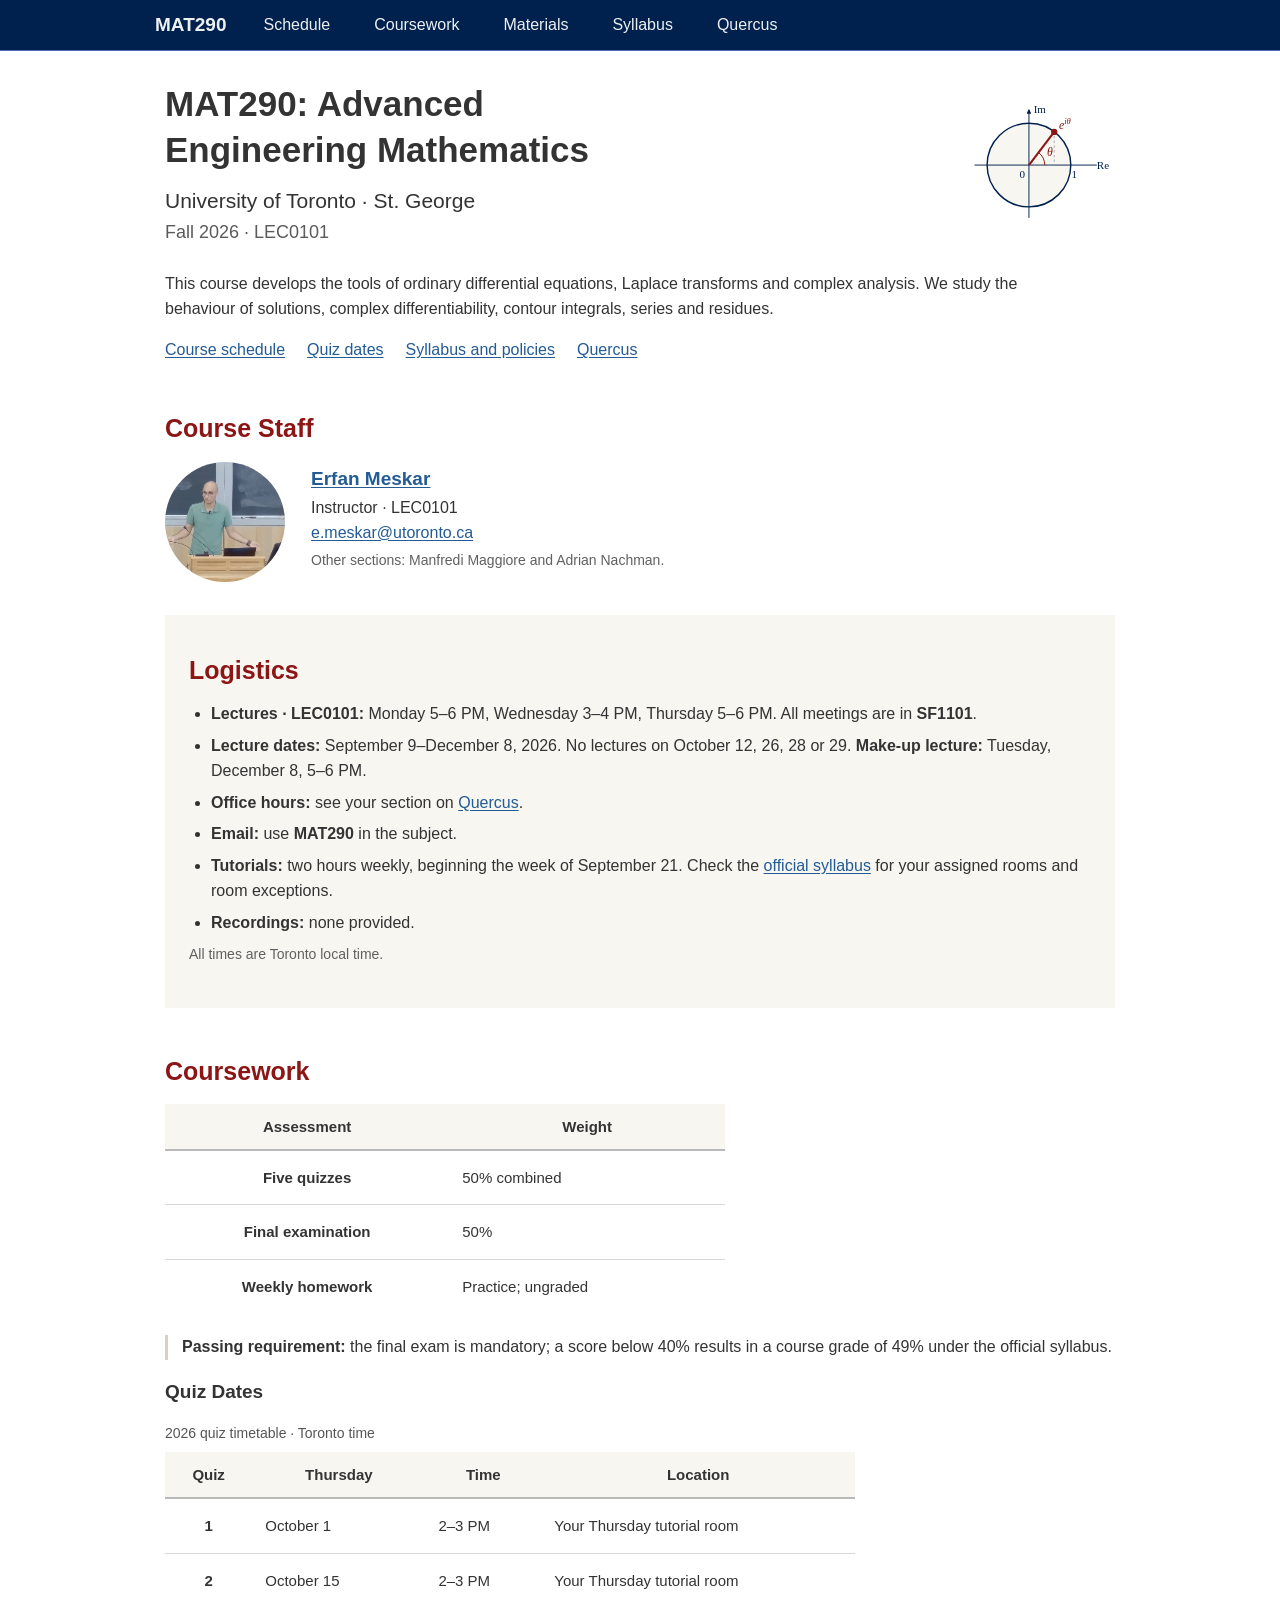
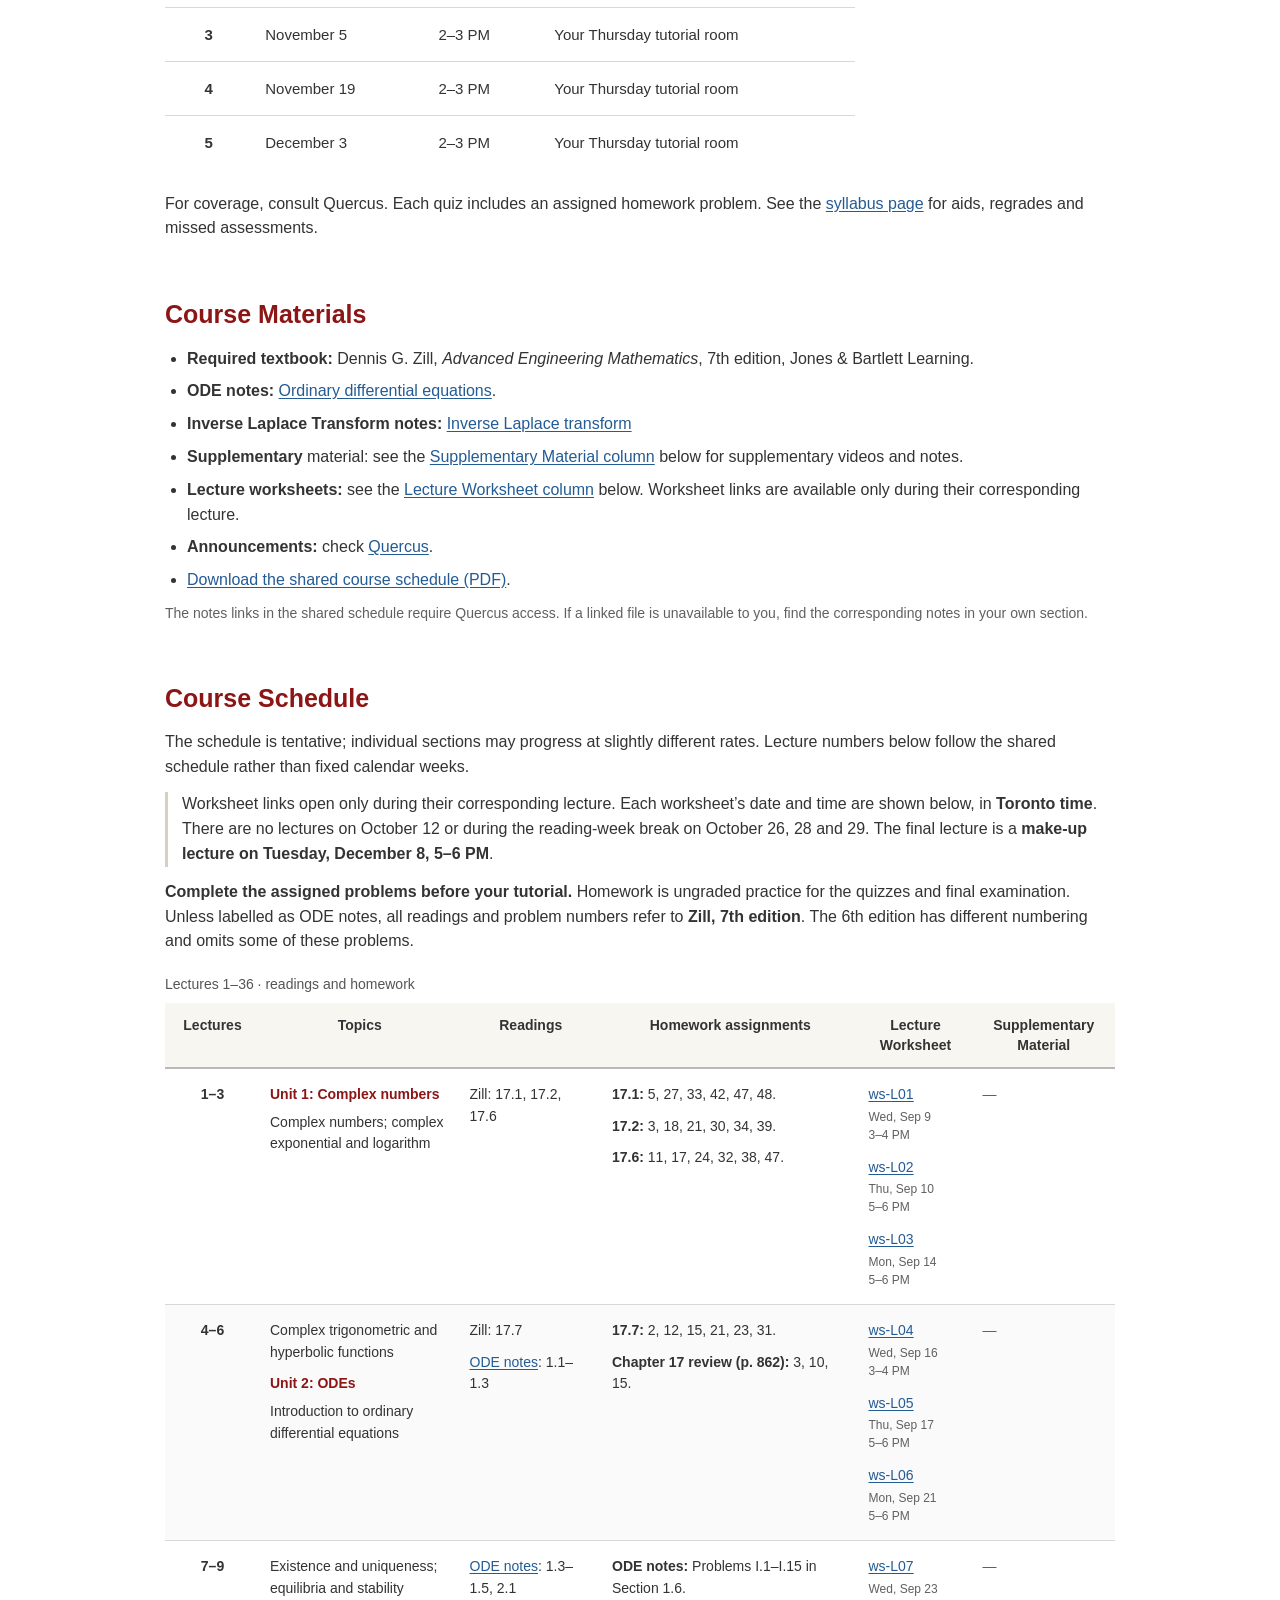
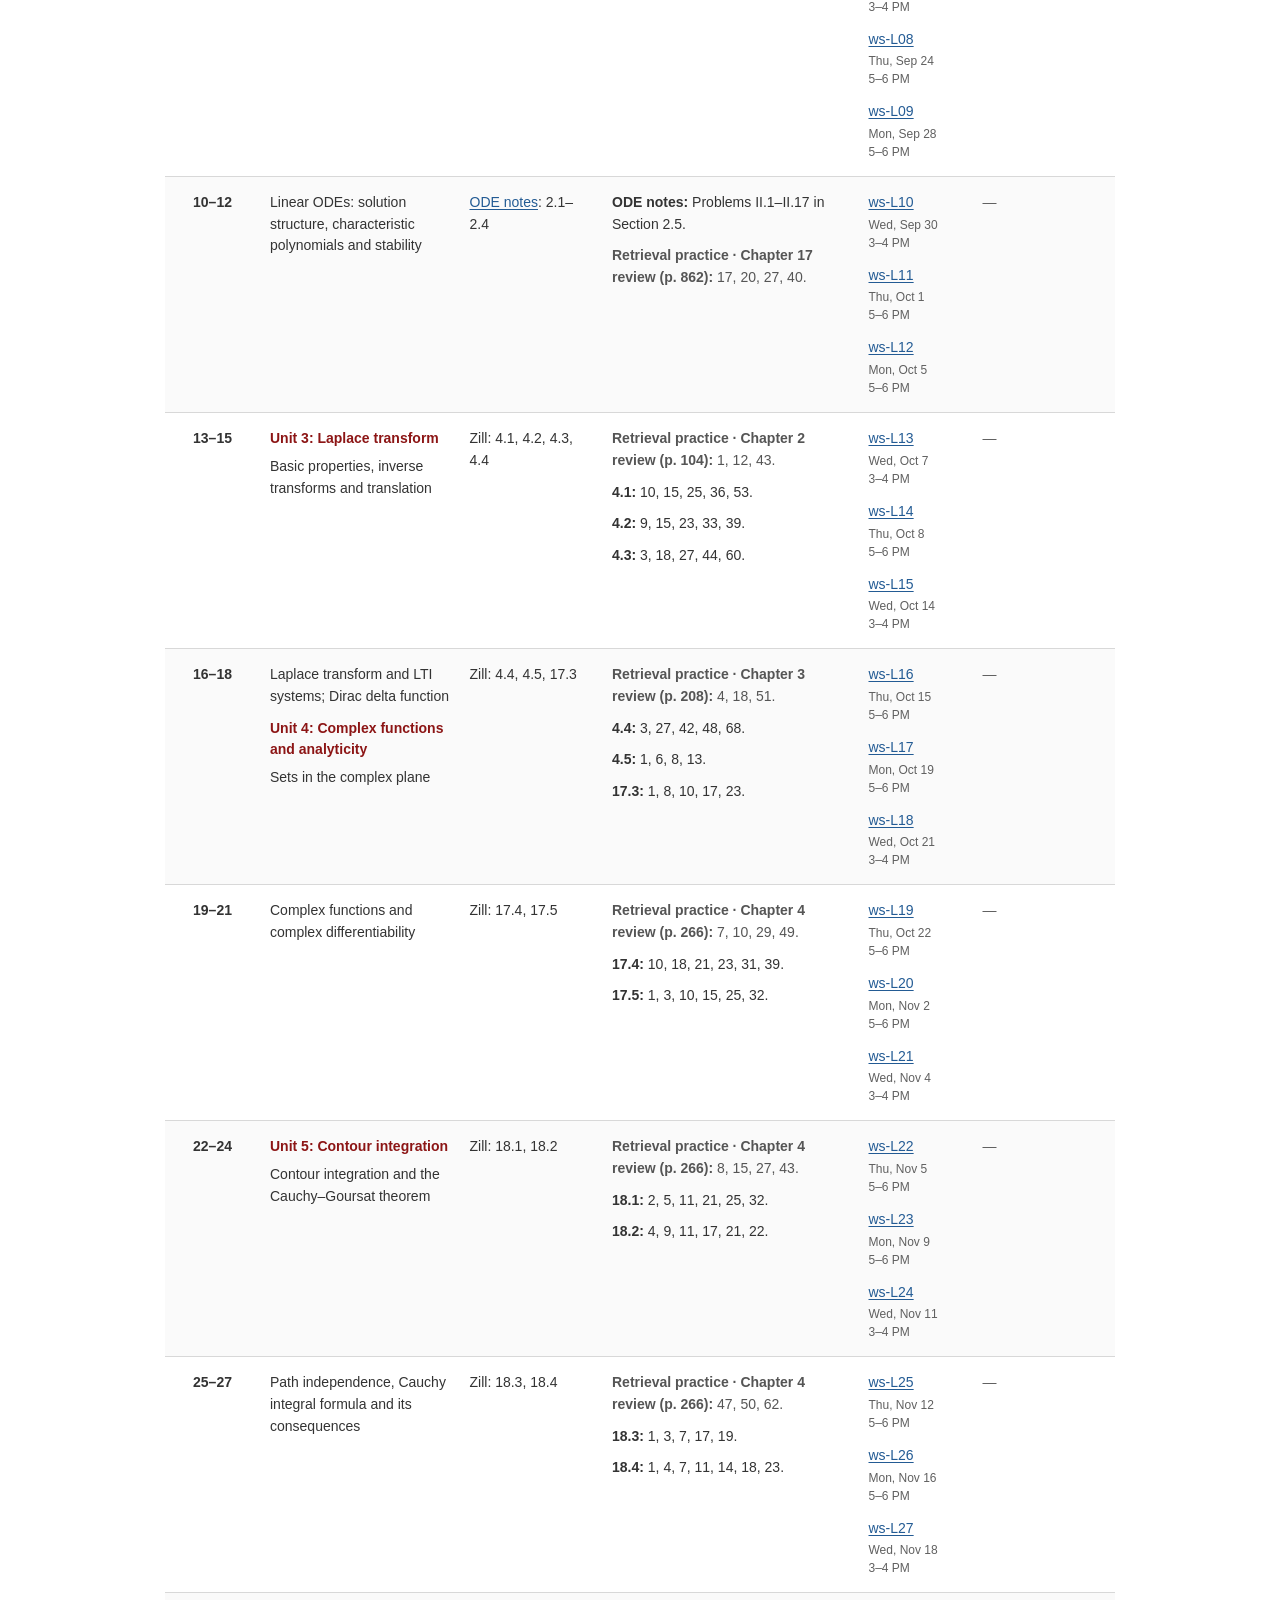
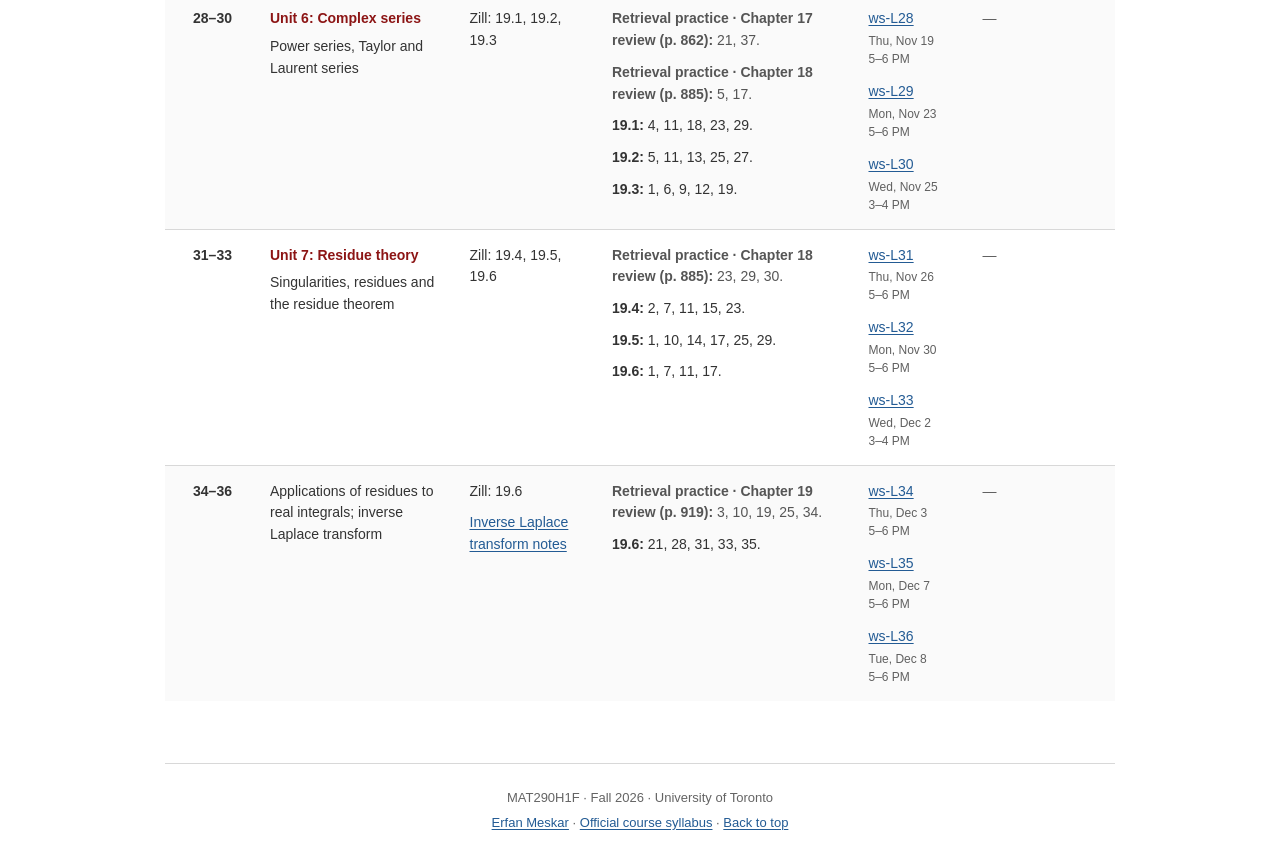
==== docs/index.html @ b463a8b5 "added course page" ====
<!doctype html>
<html lang="en">
<head>
  <meta charset="utf-8">
  <meta name="viewport" content="width=device-width, initial-scale=1">
  <title>MAT290 - Fall 2026</title>
  <link rel="stylesheet" href="site_libs/bootstrap-3.3.5/css/bootstrap.min.css">
  <link rel="stylesheet" href="css/style.css">
  <link rel="icon" type="image/svg+xml" href="images/complex-plane.svg">
  <meta name="description" content="MAT290H1F Advanced Engineering Mathematics, Fall 2026. Erfan Meskar, University of Toronto. Lecture schedule, readings, homework and course information.">
</head>
<body>
<a class="skip-link" href="#main-content">Skip to content</a>
<nav class="navbar navbar-default navbar-fixed-top" aria-label="Course navigation">
<div class="container"><div class="navbar-header">
<button type="button" class="navbar-toggle collapsed" data-toggle="collapse" data-target="#course-nav" aria-expanded="false" aria-controls="course-nav">
<span class="sr-only">Toggle navigation</span><span class="icon-bar"></span><span class="icon-bar"></span><span class="icon-bar"></span></button>
<a class="navbar-brand" href="index.html">MAT290</a></div>
<div class="collapse navbar-collapse" id="course-nav"><ul class="nav navbar-nav">
<li><a href="index.html#schedule">Schedule</a></li>
<li><a href="index.html#coursework">Coursework</a></li>
<li><a href="index.html#materials">Materials</a></li>
<li><a href="syllabus.html">Syllabus</a></li>
<li><a href="https://q.utoronto.ca/courses/469114">Quercus</a></li>
</ul></div></div></nav>
<main class="container-fluid main-container">
<div id="main-content" tabindex="-1">

</div>
<header id="header">
<div>
<h1 class="header-title">
MAT290: Advanced<br>Engineering Mathematics
</h1>
<div class="header-subtitle">
University of Toronto · St. George
</div>
<div class="header-term">
Fall 2026 · LEC0101
</div>
</div>
<div id="header-image">
<img src="images/complex-plane.svg" alt="A point on the complex unit circle" width="190" height="156">
</div>
</header>
<p class="course-intro">
This course develops the tools of ordinary differential equations,
Laplace transforms and complex analysis. We study the behaviour of
solutions, complex differentiability, contour integrals, series and
residues.
</p>
<ul class="quick-links">
<li>
<a href="#schedule">Course schedule</a>
</li>
<li>
<a href="#quizzes">Quiz dates</a>
</li>
<li>
<a href="syllabus.html">Syllabus and policies</a>
</li>
<li>
<a href="https://q.utoronto.ca/courses/469114">Quercus</a>
</li>
</ul>
<div id="staff" class="sec">
<h2 id="course-staff">Course Staff</h2>
<div class="staff-row">
<figure class="instructorphoto">
<img src="images/erfan_img3.png" alt="Erfan Meskar" width="120" height="120">
</figure>
<div>
<h3>
<a href="https://erfanmeskar.github.io/">Erfan Meskar</a>
</h3>
<p>
Instructor ·
LEC0101<br><a href="mailto:e.meskar@utoronto.ca">e.meskar@utoronto.ca</a>
</p>
<p class="secondary">
Other sections: Manfredi Maggiore and Adrian Nachman.
</p>
</div>
</div>
</div>
<div class="sechighlight">
<section id="logistics" class="sec">
<h2>Logistics</h2>
<ul class="logistics-list">
<li>
<strong>Lectures · LEC0101:</strong> Monday 5–6 PM, Wednesday 3–4 PM,
Thursday 5–6 PM. All meetings are in <strong>SF1101</strong>.
</li>
<li>
<strong>Lecture dates:</strong> September 9–December 8, 2026. No
lectures on October 12, 26, 28 or 29. <strong>Make-up lecture:</strong>
Tuesday, December 8, 5–6 PM.
</li>
<li>
<strong>Office hours:</strong> see your section on
<a href="https://q.utoronto.ca/courses/469114">Quercus</a>.
</li>
<li>
<strong>Email:</strong> use <strong>MAT290</strong> in the subject.
</li>
<li>
<strong>Tutorials:</strong> two hours weekly, beginning the week of
September 21. Check the
<a href="https://www.control.utoronto.ca/people/profs/maggiore/MAT290F.php">official
syllabus</a> for your assigned rooms and room exceptions.
</li>
<li>
<strong>Recordings:</strong> none provided.
</li>
</ul>
<p class="secondary">
All times are Toronto local time.
</p>
</section>
</div>
<section id="coursework" class="sec">
<h2>Coursework</h2>
<table class="table assessment-table">
<thead>
<tr>
<th scope="col">
Assessment
</th>
<th scope="col">
Weight
</th>
</tr>
</thead>
<tbody>
<tr>
<th scope="row">
Five quizzes
</th>
<td>
50% combined
</td>
</tr>
<tr>
<th scope="row">
Final examination
</th>
<td>
50%
</td>
</tr>
<tr>
<th scope="row">
Weekly homework
</th>
<td>
Practice; ungraded
</td>
</tr>
</tbody>
</table>
<p class="note">
<strong>Passing requirement:</strong> the final exam is mandatory; a
score below 40% results in a course grade of 49% under the official
syllabus.
</p>
<h3 id="quizzes">Quiz Dates</h3>
<table class="table quiz-table">
<caption>
2026 quiz timetable · Toronto time
</caption>
<thead>
<tr>
<th scope="col">
Quiz
</th>
<th scope="col">
Thursday
</th>
<th scope="col">
Time
</th>
<th scope="col">
Location
</th>
</tr>
</thead>
<tbody>
<tr>
<th scope="row">
1
</th>
<td>
October 1
</td>
<td>
2–3 PM
</td>
<td>
Your Thursday tutorial room
</td>
</tr>
<tr>
<th scope="row">
2
</th>
<td>
October 15
</td>
<td>
2–3 PM
</td>
<td>
Your Thursday tutorial room
</td>
</tr>
<tr>
<th scope="row">
3
</th>
<td>
November 5
</td>
<td>
2–3 PM
</td>
<td>
Your Thursday tutorial room
</td>
</tr>
<tr>
<th scope="row">
4
</th>
<td>
November 19
</td>
<td>
2–3 PM
</td>
<td>
Your Thursday tutorial room
</td>
</tr>
<tr>
<th scope="row">
5
</th>
<td>
December 3
</td>
<td>
2–3 PM
</td>
<td>
Your Thursday tutorial room
</td>
</tr>
</tbody>
</table>
<p>
For coverage, consult Quercus. Each quiz includes an assigned homework
problem. See the <a href="syllabus.html">syllabus page</a> for aids,
regrades and missed assessments.
</p>
</section>
<div id="materials" class="sec">
<h2 id="course-materials">Course Materials</h2>
<ul class="resource-list">
<li>
<strong>Required textbook:</strong> Dennis G. Zill, <em>Advanced
Engineering Mathematics</em>, 7th edition, Jones &amp; Bartlett
Learning.
</li>
<li>
<strong>ODE notes:</strong>
<a href="https://q.utoronto.ca/courses/469114/files/44558530?wrap=1">Ordinary
differential equations</a>.
</li>
<li>
<strong>Inverse Laplace Transform notes:</strong>
<a href="https://q.utoronto.ca/courses/469114/files/44487707?wrap=1">Inverse
Laplace transform</a>
</li>
<li>
<strong>Supplementary</strong> material: see the
<a href="#schedule">Supplementary Material column</a> below for
supplementary videos and notes.
</li>
<li>
<strong>Lecture worksheets:</strong> see the <a href="#schedule">Lecture
Worksheet column</a> below. Worksheet links are available only during
their corresponding lecture.
</li>
<li>
<strong>Announcements:</strong> check
<a href="https://q.utoronto.ca/courses/469114">Quercus</a>.
</li>
<li>
<a href="files/MAT290-Fall2026-Course-Schedule.pdf">Download the shared
course schedule (PDF)</a>.
</li>
</ul>
<p class="secondary">
The notes links in the shared schedule require Quercus access. If a
linked file is unavailable to you, find the corresponding notes in your
own section.
</p>
<!-- Worksheet PDFs use worksheet/ws-L01.pdf through worksheet/ws-L36.pdf. -->
</div>
<div id="schedule" class="sec">

<h2 id="course-schedule">Course Schedule</h2>
<p>The schedule is tentative; individual sections may progress at
slightly different rates. Lecture numbers below follow the shared
schedule rather than fixed calendar weeks.</p>
<p id="worksheet-availability-note" class="note">
Worksheet links open only during their corresponding lecture. Each
worksheet’s date and time are shown below, in <strong>Toronto
time</strong>. There are no lectures on October 12 or during the
reading-week break on October 26, 28 and 29. The final lecture is a
<strong>make-up lecture on Tuesday, December 8, 5–6 PM</strong>.
</p>
<p><strong>Complete the assigned problems before your tutorial.</strong>
Homework is ungraded practice for the quizzes and final examination.
Unless labelled as ODE notes, all readings and problem numbers refer to
<strong>Zill, 7th edition</strong>. The 6th edition has different
numbering and omits some of these problems.</p>
<!-- Keep lecture groupings and homework numbers aligned with the shared PDF. -->
<table class="table schedule-table" role="table">
<caption>
Lectures 1–36 · readings and homework
</caption>
<colgroup>
<col class="lectures-col">
<col class="topics-col">
<col class="readings-col">
<col class="homework-col">
<col class="worksheet-col">
<col class="supplementary-col">
</colgroup>
<thead>
<tr>
<th scope="col">
Lectures
</th>
<th scope="col">
Topics
</th>
<th scope="col">
Readings
</th>
<th scope="col">
Homework assignments
</th>
<th scope="col">
Lecture Worksheet
</th>
<th scope="col">
Supplementary Material
</th>
</tr>
</thead>
<tbody>
<tr id="lectures-1-3">
<th scope="row">
<a href="#lectures-1-3">1–3</a>
</th>
<td data-label="Topics">
<span class="unit">Unit 1: Complex numbers</span>Complex numbers;
complex exponential and logarithm
</td>
<td data-label="Readings">
Zill: 17.1, 17.2, 17.6
</td>
<td data-label="Homework">
<p>
<strong>17.1:</strong> 5, 27, 33, 42, 47, 48.
</p>
<p>
<strong>17.2:</strong> 3, 18, 21, 30, 34, 39.
</p>
<p>
<strong>17.6:</strong> 11, 17, 24, 32, 38, 47.
</p>
</td>
<td data-label="Lecture Worksheet">
<ul class="worksheet-links">
<li>
<a class="worksheet-link" href="worksheet/ws-L01.pdf" data-available-from="2026-09-09T15:00:00-04:00" data-available-until="2026-09-09T16:00:00-04:00" aria-describedby="worksheet-time-L01" title="Lecture 1: Wednesday, September 9, 2026, 3–4 PM (Toronto time)">ws-L01</a><time id="worksheet-time-L01" class="worksheet-time" datetime="2026-09-09T15:00:00-04:00">Wed,
Sep 9<br>3–4 PM</time>
</li>
<li>
<a class="worksheet-link" href="worksheet/ws-L02.pdf" data-available-from="2026-09-10T17:00:00-04:00" data-available-until="2026-09-10T18:00:00-04:00" aria-describedby="worksheet-time-L02" title="Lecture 2: Thursday, September 10, 2026, 5–6 PM (Toronto time)">ws-L02</a><time id="worksheet-time-L02" class="worksheet-time" datetime="2026-09-10T17:00:00-04:00">Thu,
Sep 10<br>5–6 PM</time>
</li>
<li>
<a class="worksheet-link" href="worksheet/ws-L03.pdf" data-available-from="2026-09-14T17:00:00-04:00" data-available-until="2026-09-14T18:00:00-04:00" aria-describedby="worksheet-time-L03" title="Lecture 3: Monday, September 14, 2026, 5–6 PM (Toronto time)">ws-L03</a><time id="worksheet-time-L03" class="worksheet-time" datetime="2026-09-14T17:00:00-04:00">Mon,
Sep 14<br>5–6 PM</time>
</li>
</ul>
</td>
<td data-label="Supplementary Material">
<!-- Add video or reading links for lectures 1-3 here. -->
<span class="secondary">—</span>
</td>
</tr>
<tr id="lectures-4-6">
<th scope="row">
<a href="#lectures-4-6">4–6</a>
</th>
<td data-label="Topics">
<p>
Complex trigonometric and hyperbolic functions
</p>
<span class="unit">Unit 2: ODEs</span>Introduction to ordinary
differential equations
</td>
<td data-label="Readings">
<p>
Zill: 17.7
</p>
<p>
<a href="https://q.utoronto.ca/courses/469114/files/44558530?wrap=1">ODE
notes</a>: 1.1–1.3
</p>
</td>
<td data-label="Homework">
<p>
<strong>17.7:</strong> 2, 12, 15, 21, 23, 31.
</p>
<p>
<strong>Chapter 17 review (p. 862):</strong> 3, 10, 15.
</p>
</td>
<td data-label="Lecture Worksheet">
<ul class="worksheet-links">
<li>
<a class="worksheet-link" href="worksheet/ws-L04.pdf" data-available-from="2026-09-16T15:00:00-04:00" data-available-until="2026-09-16T16:00:00-04:00" aria-describedby="worksheet-time-L04" title="Lecture 4: Wednesday, September 16, 2026, 3–4 PM (Toronto time)">ws-L04</a><time id="worksheet-time-L04" class="worksheet-time" datetime="2026-09-16T15:00:00-04:00">Wed,
Sep 16<br>3–4 PM</time>
</li>
<li>
<a class="worksheet-link" href="worksheet/ws-L05.pdf" data-available-from="2026-09-17T17:00:00-04:00" data-available-until="2026-09-17T18:00:00-04:00" aria-describedby="worksheet-time-L05" title="Lecture 5: Thursday, September 17, 2026, 5–6 PM (Toronto time)">ws-L05</a><time id="worksheet-time-L05" class="worksheet-time" datetime="2026-09-17T17:00:00-04:00">Thu,
Sep 17<br>5–6 PM</time>
</li>
<li>
<a class="worksheet-link" href="worksheet/ws-L06.pdf" data-available-from="2026-09-21T17:00:00-04:00" data-available-until="2026-09-21T18:00:00-04:00" aria-describedby="worksheet-time-L06" title="Lecture 6: Monday, September 21, 2026, 5–6 PM (Toronto time)">ws-L06</a><time id="worksheet-time-L06" class="worksheet-time" datetime="2026-09-21T17:00:00-04:00">Mon,
Sep 21<br>5–6 PM</time>
</li>
</ul>
</td>
<td data-label="Supplementary Material">
<!-- Add video or reading links for lectures 4-6 here. -->
<span class="secondary">—</span>
</td>
</tr>
<tr id="lectures-7-9">
<th scope="row">
<a href="#lectures-7-9">7–9</a>
</th>
<td data-label="Topics">
Existence and uniqueness; equilibria and stability
</td>
<td data-label="Readings">
<a href="https://q.utoronto.ca/courses/469114/files/44558530?wrap=1">ODE
notes</a>: 1.3–1.5, 2.1
</td>
<td data-label="Homework">
<strong>ODE notes:</strong> Problems I.1–I.15 in Section 1.6.
</td>
<td data-label="Lecture Worksheet">
<ul class="worksheet-links">
<li>
<a class="worksheet-link" href="worksheet/ws-L07.pdf" data-available-from="2026-09-23T15:00:00-04:00" data-available-until="2026-09-23T16:00:00-04:00" aria-describedby="worksheet-time-L07" title="Lecture 7: Wednesday, September 23, 2026, 3–4 PM (Toronto time)">ws-L07</a><time id="worksheet-time-L07" class="worksheet-time" datetime="2026-09-23T15:00:00-04:00">Wed,
Sep 23<br>3–4 PM</time>
</li>
<li>
<a class="worksheet-link" href="worksheet/ws-L08.pdf" data-available-from="2026-09-24T17:00:00-04:00" data-available-until="2026-09-24T18:00:00-04:00" aria-describedby="worksheet-time-L08" title="Lecture 8: Thursday, September 24, 2026, 5–6 PM (Toronto time)">ws-L08</a><time id="worksheet-time-L08" class="worksheet-time" datetime="2026-09-24T17:00:00-04:00">Thu,
Sep 24<br>5–6 PM</time>
</li>
<li>
<a class="worksheet-link" href="worksheet/ws-L09.pdf" data-available-from="2026-09-28T17:00:00-04:00" data-available-until="2026-09-28T18:00:00-04:00" aria-describedby="worksheet-time-L09" title="Lecture 9: Monday, September 28, 2026, 5–6 PM (Toronto time)">ws-L09</a><time id="worksheet-time-L09" class="worksheet-time" datetime="2026-09-28T17:00:00-04:00">Mon,
Sep 28<br>5–6 PM</time>
</li>
</ul>
</td>
<td data-label="Supplementary Material">
<!-- Add video or reading links for lectures 7-9 here. -->
<span class="secondary">—</span>
</td>
</tr>
<tr id="lectures-10-12">
<th scope="row">
<a href="#lectures-10-12">10–12</a>
</th>
<td data-label="Topics">
Linear ODEs: solution structure, characteristic polynomials and
stability
</td>
<td data-label="Readings">
<a href="https://q.utoronto.ca/courses/469114/files/44558530?wrap=1">ODE
notes</a>: 2.1–2.4
</td>
<td data-label="Homework">
<p>
<strong>ODE notes:</strong> Problems II.1–II.17 in Section 2.5.
</p>
<p class="practice">
<strong>Retrieval practice · Chapter 17 review (p. 862):</strong> 17,
20, 27, 40.
</p>
</td>
<td data-label="Lecture Worksheet">
<ul class="worksheet-links">
<li>
<a class="worksheet-link" href="worksheet/ws-L10.pdf" data-available-from="2026-09-30T15:00:00-04:00" data-available-until="2026-09-30T16:00:00-04:00" aria-describedby="worksheet-time-L10" title="Lecture 10: Wednesday, September 30, 2026, 3–4 PM (Toronto time)">ws-L10</a><time id="worksheet-time-L10" class="worksheet-time" datetime="2026-09-30T15:00:00-04:00">Wed,
Sep 30<br>3–4 PM</time>
</li>
<li>
<a class="worksheet-link" href="worksheet/ws-L11.pdf" data-available-from="2026-10-01T17:00:00-04:00" data-available-until="2026-10-01T18:00:00-04:00" aria-describedby="worksheet-time-L11" title="Lecture 11: Thursday, October 1, 2026, 5–6 PM (Toronto time)">ws-L11</a><time id="worksheet-time-L11" class="worksheet-time" datetime="2026-10-01T17:00:00-04:00">Thu,
Oct 1<br>5–6 PM</time>
</li>
<li>
<a class="worksheet-link" href="worksheet/ws-L12.pdf" data-available-from="2026-10-05T17:00:00-04:00" data-available-until="2026-10-05T18:00:00-04:00" aria-describedby="worksheet-time-L12" title="Lecture 12: Monday, October 5, 2026, 5–6 PM (Toronto time)">ws-L12</a><time id="worksheet-time-L12" class="worksheet-time" datetime="2026-10-05T17:00:00-04:00">Mon,
Oct 5<br>5–6 PM</time>
</li>
</ul>
</td>
<td data-label="Supplementary Material">
<!-- Add video or reading links for lectures 10-12 here. -->
<span class="secondary">—</span>
</td>
</tr>
<tr id="lectures-13-15">
<th scope="row">
<a href="#lectures-13-15">13–15</a>
</th>
<td data-label="Topics">
<span class="unit">Unit 3: Laplace transform</span>Basic properties,
inverse transforms and translation
</td>
<td data-label="Readings">
Zill: 4.1, 4.2, 4.3, 4.4
</td>
<td data-label="Homework">
<p class="practice">
<strong>Retrieval practice · Chapter 2 review (p. 104):</strong> 1, 12,
43.
</p>
<p>
<strong>4.1:</strong> 10, 15, 25, 36, 53.
</p>
<p>
<strong>4.2:</strong> 9, 15, 23, 33, 39.
</p>
<p>
<strong>4.3:</strong> 3, 18, 27, 44, 60.
</p>
</td>
<td data-label="Lecture Worksheet">
<ul class="worksheet-links">
<li>
<a class="worksheet-link" href="worksheet/ws-L13.pdf" data-available-from="2026-10-07T15:00:00-04:00" data-available-until="2026-10-07T16:00:00-04:00" aria-describedby="worksheet-time-L13" title="Lecture 13: Wednesday, October 7, 2026, 3–4 PM (Toronto time)">ws-L13</a><time id="worksheet-time-L13" class="worksheet-time" datetime="2026-10-07T15:00:00-04:00">Wed,
Oct 7<br>3–4 PM</time>
</li>
<li>
<a class="worksheet-link" href="worksheet/ws-L14.pdf" data-available-from="2026-10-08T17:00:00-04:00" data-available-until="2026-10-08T18:00:00-04:00" aria-describedby="worksheet-time-L14" title="Lecture 14: Thursday, October 8, 2026, 5–6 PM (Toronto time)">ws-L14</a><time id="worksheet-time-L14" class="worksheet-time" datetime="2026-10-08T17:00:00-04:00">Thu,
Oct 8<br>5–6 PM</time>
</li>
<li>
<a class="worksheet-link" href="worksheet/ws-L15.pdf" data-available-from="2026-10-14T15:00:00-04:00" data-available-until="2026-10-14T16:00:00-04:00" aria-describedby="worksheet-time-L15" title="Lecture 15: Wednesday, October 14, 2026, 3–4 PM (Toronto time)">ws-L15</a><time id="worksheet-time-L15" class="worksheet-time" datetime="2026-10-14T15:00:00-04:00">Wed,
Oct 14<br>3–4 PM</time>
</li>
</ul>
</td>
<td data-label="Supplementary Material">
<!-- Add video or reading links for lectures 13-15 here. -->
<span class="secondary">—</span>
</td>
</tr>
<tr id="lectures-16-18">
<th scope="row">
<a href="#lectures-16-18">16–18</a>
</th>
<td data-label="Topics">
<p>
Laplace transform and LTI systems; Dirac delta function
</p>
<span class="unit">Unit 4: Complex functions and analyticity</span>Sets
in the complex plane
</td>
<td data-label="Readings">
Zill: 4.4, 4.5, 17.3
</td>
<td data-label="Homework">
<p class="practice">
<strong>Retrieval practice · Chapter 3 review (p. 208):</strong> 4, 18,
51.
</p>
<p>
<strong>4.4:</strong> 3, 27, 42, 48, 68.
</p>
<p>
<strong>4.5:</strong> 1, 6, 8, 13.
</p>
<p>
<strong>17.3:</strong> 1, 8, 10, 17, 23.
</p>
</td>
<td data-label="Lecture Worksheet">
<ul class="worksheet-links">
<li>
<a class="worksheet-link" href="worksheet/ws-L16.pdf" data-available-from="2026-10-15T17:00:00-04:00" data-available-until="2026-10-15T18:00:00-04:00" aria-describedby="worksheet-time-L16" title="Lecture 16: Thursday, October 15, 2026, 5–6 PM (Toronto time)">ws-L16</a><time id="worksheet-time-L16" class="worksheet-time" datetime="2026-10-15T17:00:00-04:00">Thu,
Oct 15<br>5–6 PM</time>
</li>
<li>
<a class="worksheet-link" href="worksheet/ws-L17.pdf" data-available-from="2026-10-19T17:00:00-04:00" data-available-until="2026-10-19T18:00:00-04:00" aria-describedby="worksheet-time-L17" title="Lecture 17: Monday, October 19, 2026, 5–6 PM (Toronto time)">ws-L17</a><time id="worksheet-time-L17" class="worksheet-time" datetime="2026-10-19T17:00:00-04:00">Mon,
Oct 19<br>5–6 PM</time>
</li>
<li>
<a class="worksheet-link" href="worksheet/ws-L18.pdf" data-available-from="2026-10-21T15:00:00-04:00" data-available-until="2026-10-21T16:00:00-04:00" aria-describedby="worksheet-time-L18" title="Lecture 18: Wednesday, October 21, 2026, 3–4 PM (Toronto time)">ws-L18</a><time id="worksheet-time-L18" class="worksheet-time" datetime="2026-10-21T15:00:00-04:00">Wed,
Oct 21<br>3–4 PM</time>
</li>
</ul>
</td>
<td data-label="Supplementary Material">
<!-- Add video or reading links for lectures 16-18 here. -->
<span class="secondary">—</span>
</td>
</tr>
<tr id="lectures-19-21">
<th scope="row">
<a href="#lectures-19-21">19–21</a>
</th>
<td data-label="Topics">
Complex functions and complex differentiability
</td>
<td data-label="Readings">
Zill: 17.4, 17.5
</td>
<td data-label="Homework">
<p class="practice">
<strong>Retrieval practice · Chapter 4 review (p. 266):</strong> 7, 10,
29, 49.
</p>
<p>
<strong>17.4:</strong> 10, 18, 21, 23, 31, 39.
</p>
<p>
<strong>17.5:</strong> 1, 3, 10, 15, 25, 32.
</p>
</td>
<td data-label="Lecture Worksheet">
<ul class="worksheet-links">
<li>
<a class="worksheet-link" href="worksheet/ws-L19.pdf" data-available-from="2026-10-22T17:00:00-04:00" data-available-until="2026-10-22T18:00:00-04:00" aria-describedby="worksheet-time-L19" title="Lecture 19: Thursday, October 22, 2026, 5–6 PM (Toronto time)">ws-L19</a><time id="worksheet-time-L19" class="worksheet-time" datetime="2026-10-22T17:00:00-04:00">Thu,
Oct 22<br>5–6 PM</time>
</li>
<li>
<a class="worksheet-link" href="worksheet/ws-L20.pdf" data-available-from="2026-11-02T17:00:00-05:00" data-available-until="2026-11-02T18:00:00-05:00" aria-describedby="worksheet-time-L20" title="Lecture 20: Monday, November 2, 2026, 5–6 PM (Toronto time)">ws-L20</a><time id="worksheet-time-L20" class="worksheet-time" datetime="2026-11-02T17:00:00-05:00">Mon,
Nov 2<br>5–6 PM</time>
</li>
<li>
<a class="worksheet-link" href="worksheet/ws-L21.pdf" data-available-from="2026-11-04T15:00:00-05:00" data-available-until="2026-11-04T16:00:00-05:00" aria-describedby="worksheet-time-L21" title="Lecture 21: Wednesday, November 4, 2026, 3–4 PM (Toronto time)">ws-L21</a><time id="worksheet-time-L21" class="worksheet-time" datetime="2026-11-04T15:00:00-05:00">Wed,
Nov 4<br>3–4 PM</time>
</li>
</ul>
</td>
<td data-label="Supplementary Material">
<!-- Add video or reading links for lectures 19-21 here. -->
<span class="secondary">—</span>
</td>
</tr>
<tr id="lectures-22-24">
<th scope="row">
<a href="#lectures-22-24">22–24</a>
</th>
<td data-label="Topics">
<span class="unit">Unit 5: Contour integration</span>Contour integration
and the Cauchy–Goursat theorem
</td>
<td data-label="Readings">
Zill: 18.1, 18.2
</td>
<td data-label="Homework">
<p class="practice">
<strong>Retrieval practice · Chapter 4 review (p. 266):</strong> 8, 15,
27, 43.
</p>
<p>
<strong>18.1:</strong> 2, 5, 11, 21, 25, 32.
</p>
<p>
<strong>18.2:</strong> 4, 9, 11, 17, 21, 22.
</p>
</td>
<td data-label="Lecture Worksheet">
<ul class="worksheet-links">
<li>
<a class="worksheet-link" href="worksheet/ws-L22.pdf" data-available-from="2026-11-05T17:00:00-05:00" data-available-until="2026-11-05T18:00:00-05:00" aria-describedby="worksheet-time-L22" title="Lecture 22: Thursday, November 5, 2026, 5–6 PM (Toronto time)">ws-L22</a><time id="worksheet-time-L22" class="worksheet-time" datetime="2026-11-05T17:00:00-05:00">Thu,
Nov 5<br>5–6 PM</time>
</li>
<li>
<a class="worksheet-link" href="worksheet/ws-L23.pdf" data-available-from="2026-11-09T17:00:00-05:00" data-available-until="2026-11-09T18:00:00-05:00" aria-describedby="worksheet-time-L23" title="Lecture 23: Monday, November 9, 2026, 5–6 PM (Toronto time)">ws-L23</a><time id="worksheet-time-L23" class="worksheet-time" datetime="2026-11-09T17:00:00-05:00">Mon,
Nov 9<br>5–6 PM</time>
</li>
<li>
<a class="worksheet-link" href="worksheet/ws-L24.pdf" data-available-from="2026-11-11T15:00:00-05:00" data-available-until="2026-11-11T16:00:00-05:00" aria-describedby="worksheet-time-L24" title="Lecture 24: Wednesday, November 11, 2026, 3–4 PM (Toronto time)">ws-L24</a><time id="worksheet-time-L24" class="worksheet-time" datetime="2026-11-11T15:00:00-05:00">Wed,
Nov 11<br>3–4 PM</time>
</li>
</ul>
</td>
<td data-label="Supplementary Material">
<!-- Add video or reading links for lectures 22-24 here. -->
<span class="secondary">—</span>
</td>
</tr>
<tr id="lectures-25-27">
<th scope="row">
<a href="#lectures-25-27">25–27</a>
</th>
<td data-label="Topics">
Path independence, Cauchy integral formula and its consequences
</td>
<td data-label="Readings">
Zill: 18.3, 18.4
</td>
<td data-label="Homework">
<p class="practice">
<strong>Retrieval practice · Chapter 4 review (p. 266):</strong> 47, 50,
62.
</p>
<p>
<strong>18.3:</strong> 1, 3, 7, 17, 19.
</p>
<p>
<strong>18.4:</strong> 1, 4, 7, 11, 14, 18, 23.
</p>
</td>
<td data-label="Lecture Worksheet">
<ul class="worksheet-links">
<li>
<a class="worksheet-link" href="worksheet/ws-L25.pdf" data-available-from="2026-11-12T17:00:00-05:00" data-available-until="2026-11-12T18:00:00-05:00" aria-describedby="worksheet-time-L25" title="Lecture 25: Thursday, November 12, 2026, 5–6 PM (Toronto time)">ws-L25</a><time id="worksheet-time-L25" class="worksheet-time" datetime="2026-11-12T17:00:00-05:00">Thu,
Nov 12<br>5–6 PM</time>
</li>
<li>
<a class="worksheet-link" href="worksheet/ws-L26.pdf" data-available-from="2026-11-16T17:00:00-05:00" data-available-until="2026-11-16T18:00:00-05:00" aria-describedby="worksheet-time-L26" title="Lecture 26: Monday, November 16, 2026, 5–6 PM (Toronto time)">ws-L26</a><time id="worksheet-time-L26" class="worksheet-time" datetime="2026-11-16T17:00:00-05:00">Mon,
Nov 16<br>5–6 PM</time>
</li>
<li>
<a class="worksheet-link" href="worksheet/ws-L27.pdf" data-available-from="2026-11-18T15:00:00-05:00" data-available-until="2026-11-18T16:00:00-05:00" aria-describedby="worksheet-time-L27" title="Lecture 27: Wednesday, November 18, 2026, 3–4 PM (Toronto time)">ws-L27</a><time id="worksheet-time-L27" class="worksheet-time" datetime="2026-11-18T15:00:00-05:00">Wed,
Nov 18<br>3–4 PM</time>
</li>
</ul>
</td>
<td data-label="Supplementary Material">
<!-- Add video or reading links for lectures 25-27 here. -->
<span class="secondary">—</span>
</td>
</tr>
<tr id="lectures-28-30">
<th scope="row">
<a href="#lectures-28-30">28–30</a>
</th>
<td data-label="Topics">
<span class="unit">Unit 6: Complex series</span>Power series, Taylor and
Laurent series
</td>
<td data-label="Readings">
Zill: 19.1, 19.2, 19.3
</td>
<td data-label="Homework">
<p class="practice">
<strong>Retrieval practice · Chapter 17 review (p. 862):</strong> 21,
37.
</p>
<p class="practice">
<strong>Retrieval practice · Chapter 18 review (p. 885):</strong> 5, 17.
</p>
<p>
<strong>19.1:</strong> 4, 11, 18, 23, 29.
</p>
<p>
<strong>19.2:</strong> 5, 11, 13, 25, 27.
</p>
<p>
<strong>19.3:</strong> 1, 6, 9, 12, 19.
</p>
</td>
<td data-label="Lecture Worksheet">
<ul class="worksheet-links">
<li>
<a class="worksheet-link" href="worksheet/ws-L28.pdf" data-available-from="2026-11-19T17:00:00-05:00" data-available-until="2026-11-19T18:00:00-05:00" aria-describedby="worksheet-time-L28" title="Lecture 28: Thursday, November 19, 2026, 5–6 PM (Toronto time)">ws-L28</a><time id="worksheet-time-L28" class="worksheet-time" datetime="2026-11-19T17:00:00-05:00">Thu,
Nov 19<br>5–6 PM</time>
</li>
<li>
<a class="worksheet-link" href="worksheet/ws-L29.pdf" data-available-from="2026-11-23T17:00:00-05:00" data-available-until="2026-11-23T18:00:00-05:00" aria-describedby="worksheet-time-L29" title="Lecture 29: Monday, November 23, 2026, 5–6 PM (Toronto time)">ws-L29</a><time id="worksheet-time-L29" class="worksheet-time" datetime="2026-11-23T17:00:00-05:00">Mon,
Nov 23<br>5–6 PM</time>
</li>
<li>
<a class="worksheet-link" href="worksheet/ws-L30.pdf" data-available-from="2026-11-25T15:00:00-05:00" data-available-until="2026-11-25T16:00:00-05:00" aria-describedby="worksheet-time-L30" title="Lecture 30: Wednesday, November 25, 2026, 3–4 PM (Toronto time)">ws-L30</a><time id="worksheet-time-L30" class="worksheet-time" datetime="2026-11-25T15:00:00-05:00">Wed,
Nov 25<br>3–4 PM</time>
</li>
</ul>
</td>
<td data-label="Supplementary Material">
<!-- Add video or reading links for lectures 28-30 here. -->
<span class="secondary">—</span>
</td>
</tr>
<tr id="lectures-31-33">
<th scope="row">
<a href="#lectures-31-33">31–33</a>
</th>
<td data-label="Topics">
<span class="unit">Unit 7: Residue theory</span>Singularities, residues
and the residue theorem
</td>
<td data-label="Readings">
Zill: 19.4, 19.5, 19.6
</td>
<td data-label="Homework">
<p class="practice">
<strong>Retrieval practice · Chapter 18 review (p. 885):</strong> 23,
29, 30.
</p>
<p>
<strong>19.4:</strong> 2, 7, 11, 15, 23.
</p>
<p>
<strong>19.5:</strong> 1, 10, 14, 17, 25, 29.
</p>
<p>
<strong>19.6:</strong> 1, 7, 11, 17.
</p>
</td>
<td data-label="Lecture Worksheet">
<ul class="worksheet-links">
<li>
<a class="worksheet-link" href="worksheet/ws-L31.pdf" data-available-from="2026-11-26T17:00:00-05:00" data-available-until="2026-11-26T18:00:00-05:00" aria-describedby="worksheet-time-L31" title="Lecture 31: Thursday, November 26, 2026, 5–6 PM (Toronto time)">ws-L31</a><time id="worksheet-time-L31" class="worksheet-time" datetime="2026-11-26T17:00:00-05:00">Thu,
Nov 26<br>5–6 PM</time>
</li>
<li>
<a class="worksheet-link" href="worksheet/ws-L32.pdf" data-available-from="2026-11-30T17:00:00-05:00" data-available-until="2026-11-30T18:00:00-05:00" aria-describedby="worksheet-time-L32" title="Lecture 32: Monday, November 30, 2026, 5–6 PM (Toronto time)">ws-L32</a><time id="worksheet-time-L32" class="worksheet-time" datetime="2026-11-30T17:00:00-05:00">Mon,
Nov 30<br>5–6 PM</time>
</li>
<li>
<a class="worksheet-link" href="worksheet/ws-L33.pdf" data-available-from="2026-12-02T15:00:00-05:00" data-available-until="2026-12-02T16:00:00-05:00" aria-describedby="worksheet-time-L33" title="Lecture 33: Wednesday, December 2, 2026, 3–4 PM (Toronto time)">ws-L33</a><time id="worksheet-time-L33" class="worksheet-time" datetime="2026-12-02T15:00:00-05:00">Wed,
Dec 2<br>3–4 PM</time>
</li>
</ul>
</td>
<td data-label="Supplementary Material">
<!-- Add video or reading links for lectures 31-33 here. -->
<span class="secondary">—</span>
</td>
</tr>
<tr id="lectures-34-36">
<th scope="row">
<a href="#lectures-34-36">34–36</a>
</th>
<td data-label="Topics">
Applications of residues to real integrals; inverse Laplace transform
</td>
<td data-label="Readings">
<p>
Zill: 19.6
</p>
<p>
<a href="https://q.utoronto.ca/courses/469114/files/44487707?wrap=1">Inverse
Laplace transform notes</a>
</p>
</td>
<td data-label="Homework">
<p class="practice">
<strong>Retrieval practice · Chapter 19 review (p. 919):</strong> 3, 10,
19, 25, 34.
</p>
<p>
<strong>19.6:</strong> 21, 28, 31, 33, 35.
</p>
</td>
<td data-label="Lecture Worksheet">
<ul class="worksheet-links">
<li>
<a class="worksheet-link" href="worksheet/ws-L34.pdf" data-available-from="2026-12-03T17:00:00-05:00" data-available-until="2026-12-03T18:00:00-05:00" aria-describedby="worksheet-time-L34" title="Lecture 34: Thursday, December 3, 2026, 5–6 PM (Toronto time)">ws-L34</a><time id="worksheet-time-L34" class="worksheet-time" datetime="2026-12-03T17:00:00-05:00">Thu,
Dec 3<br>5–6 PM</time>
</li>
<li>
<a class="worksheet-link" href="worksheet/ws-L35.pdf" data-available-from="2026-12-07T17:00:00-05:00" data-available-until="2026-12-07T18:00:00-05:00" aria-describedby="worksheet-time-L35" title="Lecture 35: Monday, December 7, 2026, 5–6 PM (Toronto time)">ws-L35</a><time id="worksheet-time-L35" class="worksheet-time" datetime="2026-12-07T17:00:00-05:00">Mon,
Dec 7<br>5–6 PM</time>
</li>
<li>
<a class="worksheet-link" href="worksheet/ws-L36.pdf" data-available-from="2026-12-08T17:00:00-05:00" data-available-until="2026-12-08T18:00:00-05:00" aria-describedby="worksheet-time-L36" title="Lecture 36: Tuesday, December 8, 2026, 5–6 PM (Toronto time) - make-up lecture">ws-L36</a><time id="worksheet-time-L36" class="worksheet-time" datetime="2026-12-08T17:00:00-05:00">Tue,
Dec 8<br>5–6 PM</time>
</li>
</ul>
</td>
<td data-label="Supplementary Material">
<!-- Add video or reading links for lectures 34-36 here. -->
<span class="secondary">—</span>
</td>
</tr>
</tbody>
</table>
</div>
</main>
<footer class="course-footer">
  <p>MAT290H1F &middot; Fall 2026 &middot; University of Toronto</p>
  <p><a href="https://erfanmeskar.github.io/">Erfan Meskar</a> &middot;
  <a href="https://www.control.utoronto.ca/people/profs/maggiore/MAT290F.php">Official course syllabus</a> &middot;
  <a href="#main-content">Back to top</a></p>
</footer>
<script src="js/worksheet-availability.js" defer></script>
<script src="site_libs/jquery-3.6.0/jquery-3.6.0.min.js"></script>
<script src="site_libs/bootstrap-3.3.5/js/bootstrap.min.js"></script>
<script>
document.querySelectorAll('#course-nav a').forEach(function (link) {
  link.addEventListener('click', function () {
    if (window.jQuery) jQuery('#course-nav').collapse('hide');
  });
});
</script>
</body>
</html>
---- docs/css/style.css ----
/* Adapted from Erfan Meskar's CSC358 Winter 2025 course stylesheet. */
:root { --navy: #00204e; --burgundy: #8c1515; --paper: #f7f6f1; }
* { box-sizing: border-box; }
html { scroll-padding-top: 76px; }
body { font-family: 'Roboto', 'Helvetica Neue', Arial, sans-serif; font-weight: 300; font-size: 16px; line-height: 1.55; color: #333; padding-top: 76px; }
.main-container { max-width: 1000px; margin: 0 auto; padding: 0 25px; }
p { margin: 0 0 13px; }
a { color: #235b94; text-decoration: underline; text-underline-offset: 2px; }
a:hover { color: var(--burgundy); }
a:focus-visible, button:focus-visible { outline: 3px solid #c57a13; outline-offset: 4px; }
img { max-width: 100%; height: auto; }
h1.title { display: none; }
h1, h2, h3 { line-height: 1.25; }
h2 { font-size: 25px; font-weight: bold; color: var(--burgundy); margin: 22px 0 16px; }
h3 { font-size: 19px; font-weight: 600; margin: 20px 0 12px; }
strong, b { font-weight: 600; }
#header { display: flex; justify-content: space-between; align-items: center; gap: 22px; margin: 5px 0 26px; }
.header-title { margin: 0 0 13px; font-size: 35px; font-weight: 700; line-height: 1.3; text-align: left; }
.header-subtitle { font-size: 21px; line-height: 1.5; }
.header-term { font-size: 18px; color: #5b5b5b; margin-top: 2px; }
#header-image { flex: 0 0 150px; }
#header-image img { width: 150px; height: auto; }
.course-intro { max-width: 860px; }
.quick-links { display: flex; flex-wrap: wrap; gap: 8px 22px; padding: 0; margin: 16px 0 20px; list-style: none; }
.quick-links a { font-weight: 500; }
.sec { padding: 8px 0 15px; }
.staff-row { display: flex; align-items: center; gap: 26px; padding: 2px 0 8px; }
.instructorphoto { margin: 0; flex: 0 0 120px; text-align: center; }
.instructorphoto img { width: 120px; height: 120px; object-fit: cover; border-radius: 100px; }
.staff-row h3 { margin: 0 0 5px; }
.staff-row p { margin-bottom: 5px; }
.secondary { color: #606060; font-size: 14px; }
.sechighlight { background: var(--paper); padding: 10px 24px 15px; margin: 10px 0 18px; }
.logistics-list { margin-bottom: 8px; padding-left: 22px; }
.logistics-list > li { margin: 7px 0; }
.table { width: 100%; border-collapse: collapse; font-size: 15px; margin: 13px 0 22px; }
.table caption { color: #555; font-size: 14px; padding: 7px 0; text-align: left; }
.table > thead > tr > th { background: var(--paper); color: #333; border-bottom: 2px solid #b9b9b9; padding: 12px 13px; font-weight: 600; vertical-align: top; }
.table > tbody > tr > td, .table > tbody > tr > th { padding: 15px 13px; border-top: 1px solid #d8d8d8; vertical-align: top; line-height: 1.55; }
.table > tbody > tr > th { font-weight: 600; }
.table td p:last-child { margin-bottom: 0; }
.table ul { margin: 0; padding-left: 18px; }
.schedule-table { table-layout: fixed; font-size: 14px; }
.schedule-table .lectures-col { width: 10%; }
.schedule-table .topics-col { width: 21%; }
.schedule-table .readings-col { width: 15%; }
.schedule-table .homework-col { width: 27%; }
.schedule-table .worksheet-col { width: 12%; }
.schedule-table .supplementary-col { width: 15%; }
.schedule-table > thead > tr > th,
.schedule-table > tbody > tr > th,
.schedule-table > tbody > tr > td { padding-left: 10px; padding-right: 10px; overflow-wrap: anywhere; }
.schedule-table .worksheet-links { padding: 0; margin: 0; list-style: none; }
.worksheet-links li + li { margin-top: 13px; }
.worksheet-links a { white-space: nowrap; }
.worksheet-time { display: block; color: #606060; font-size: 12px; line-height: 1.5; margin-top: 2px; }
.schedule-table > tbody > tr:nth-child(even) { background: #fafafa; }
.schedule-table .unit { display: block; color: var(--burgundy); font-weight: 600; margin-bottom: 6px; }
.schedule-table td p { margin-bottom: 10px; }
.schedule-table .practice { color: #555; }
.schedule-table th[scope="row"] a { color: #333; text-decoration: none; }
.schedule-table th[scope="row"] a:hover { text-decoration: underline; }
.quiz-table { max-width: 690px; }
.assessment-table { max-width: 560px; }
.policy-list { padding-left: 22px; }
.policy-list li { margin: 9px 0; }
.note { padding-left: 14px; border-left: 3px solid #d6d0c0; }
.resource-list { padding-left: 22px; }
.resource-list li { margin: 8px 0; }
.navbar-default { background-color: var(--navy); border-color: #5067ba; }
.navbar .container { max-width: 1000px; }
.navbar-header { display: flex; align-items: center; justify-content: space-between; }
.navbar .container::before, .navbar .container::after,
.navbar-header::before, .navbar-header::after,
.navbar-collapse::before, .navbar-collapse::after { display: none; }
.navbar .navbar-brand { float: none; display: block; height: 50px; }
.navbar-toggle { display: flex; flex-direction: column; justify-content: center; align-items: center; gap: 4px; padding: 0; float: none; order: 2; width: 44px; height: 34px; flex: none; }
.navbar-toggle .icon-bar + .icon-bar { margin-top: 0; }
.navbar a { text-decoration: none; }
.navbar-default .navbar-brand { color: #ecf0f1; font-weight: 700; font-size: 19px; }
.navbar-default .navbar-nav > li > a { color: #ecf0f1; padding-left: 22px; padding-right: 22px; font-weight: 400; }
.navbar-default .navbar-brand:hover, .navbar-default .navbar-brand:focus,
.navbar-default .navbar-nav > li > a:hover, .navbar-default .navbar-nav > li > a:focus { color: #fbcbcc; }
.navbar-default .navbar-nav > .active > a, .navbar-default .navbar-nav > .active > a:hover { color: white; background: #124577; }
.navbar-default .navbar-toggle { border-color: #aab6c8; }
.navbar-default .navbar-toggle:hover, .navbar-default .navbar-toggle:focus { background: #124577; }
.navbar-default .navbar-toggle .icon-bar { background: #ecf0f1; }
.navbar-default .navbar-collapse { border-color: #61738d; }
.course-footer { max-width: 950px; margin: 25px auto 0; padding: 24px 15px 30px; border-top: 1px solid #d8d8d8; text-align: center; font-size: 13px; color: #646464; }
.course-footer p { margin-bottom: 5px; }
.skip-link { position: fixed; left: 15px; top: -100px; z-index: 2000; background: white; color: var(--navy); padding: 9px 14px; font-weight: 600; }
.skip-link:focus { top: 6px; }
@media (min-width: 768px) {
  .navbar > .container { display: flex; align-items: center; }
  .navbar-header { float: none; flex-shrink: 0; }
  .navbar-collapse.collapse { display: flex !important; flex: 1; }
  .navbar-nav { display: flex; float: none; margin: 0; }
  .navbar-nav > li { float: none; }
  .navbar-toggle { display: none; }
}
@media (max-width: 767px) {
  body { padding-top: 69px; font-size: 16px; }
  .main-container { padding: 0 18px; }
  #header { gap: 10px; align-items: flex-start; margin-bottom: 20px; }
  .header-title { font-size: 27px; line-height: 1.28; }
  .header-subtitle { font-size: 18px; }
  .header-term { font-size: 16px; }
  #header-image { flex-basis: 78px; margin-top: 4px; }
  #header-image img { width: 78px; }
  .sechighlight { padding: 8px 16px 12px; }
  .staff-row { gap: 18px; align-items: flex-start; }
  .instructorphoto { flex-basis: 80px; }
  .instructorphoto img { width: 80px; height: 80px; }
  .staff-row p { overflow-wrap: anywhere; }
  .navbar-default .navbar-nav > li > a { padding: 12px 20px; }
  .table > thead > tr > th, .table > tbody > tr > td { overflow-wrap: anywhere; }
  .quiz-table { font-size: 14px; }
  .quiz-table > thead > tr > th, .quiz-table > tbody > tr > td, .quiz-table > tbody > tr > th { padding: 10px 8px; }
  .course-footer { margin-left: 18px; margin-right: 18px; }
}
@media (max-width: 991px) {
  .schedule-table, .schedule-table tbody, .schedule-table tr { display: block; width: 100%; }
  .schedule-table thead { position: absolute; width: 1px; height: 1px; padding: 0; margin: -1px; overflow: hidden; clip: rect(0,0,0,0); white-space: nowrap; }
  .schedule-table colgroup { display: none; }
  .schedule-table caption { display: block; width: 100%; }
  .schedule-table > tbody > tr { margin: 0 0 18px; border: 1px solid #ccc; }
  .schedule-table > tbody > tr > th { display: block; border-top: 0; background: var(--navy); color: white; padding: 10px 14px; }
  .schedule-table th[scope="row"] a { color: white; }
  .schedule-table > tbody > tr > td { display: block; padding: 12px 14px; }
  .schedule-table td::before { content: attr(data-label); display: block; font-size: 12px; text-transform: uppercase; letter-spacing: .04em; color: #666; font-weight: 600; margin-bottom: 7px; }
}
@media (max-width: 380px) {
  #header-image { display: none; }
  .staff-row { gap: 12px; }
  .instructorphoto { flex-basis: 62px; }
  .instructorphoto img { width: 62px; height: 62px; }
}
@media print {
  body { padding-top: 0; font-size: 11pt; }
  .navbar, .skip-link, .quick-links { display: none; }
  .main-container { max-width: none; padding: 0; }
  a[href]::after { content: none !important; }
  a { text-decoration: none; color: inherit; }
  .table { font-size: 10pt; }
  .table tr { break-inside: avoid; }
  .course-footer { font-size: 9pt; }
}
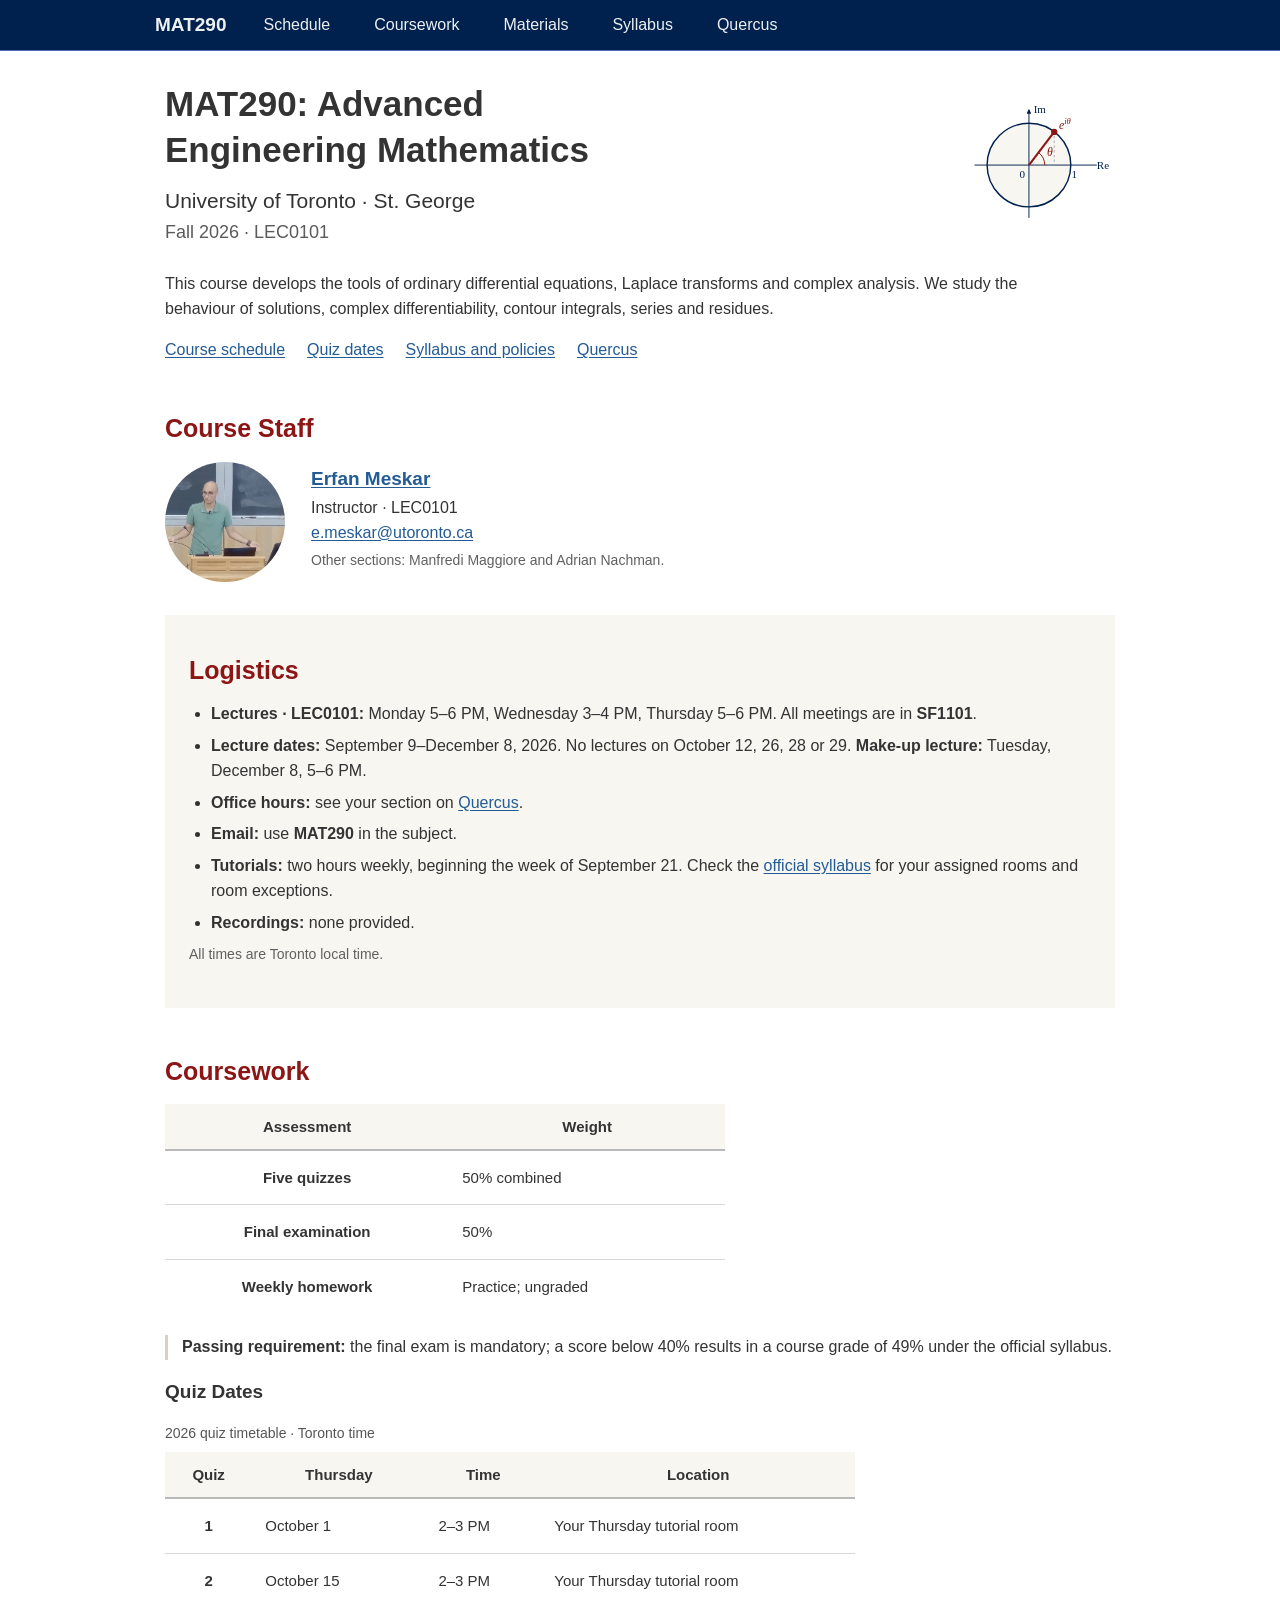
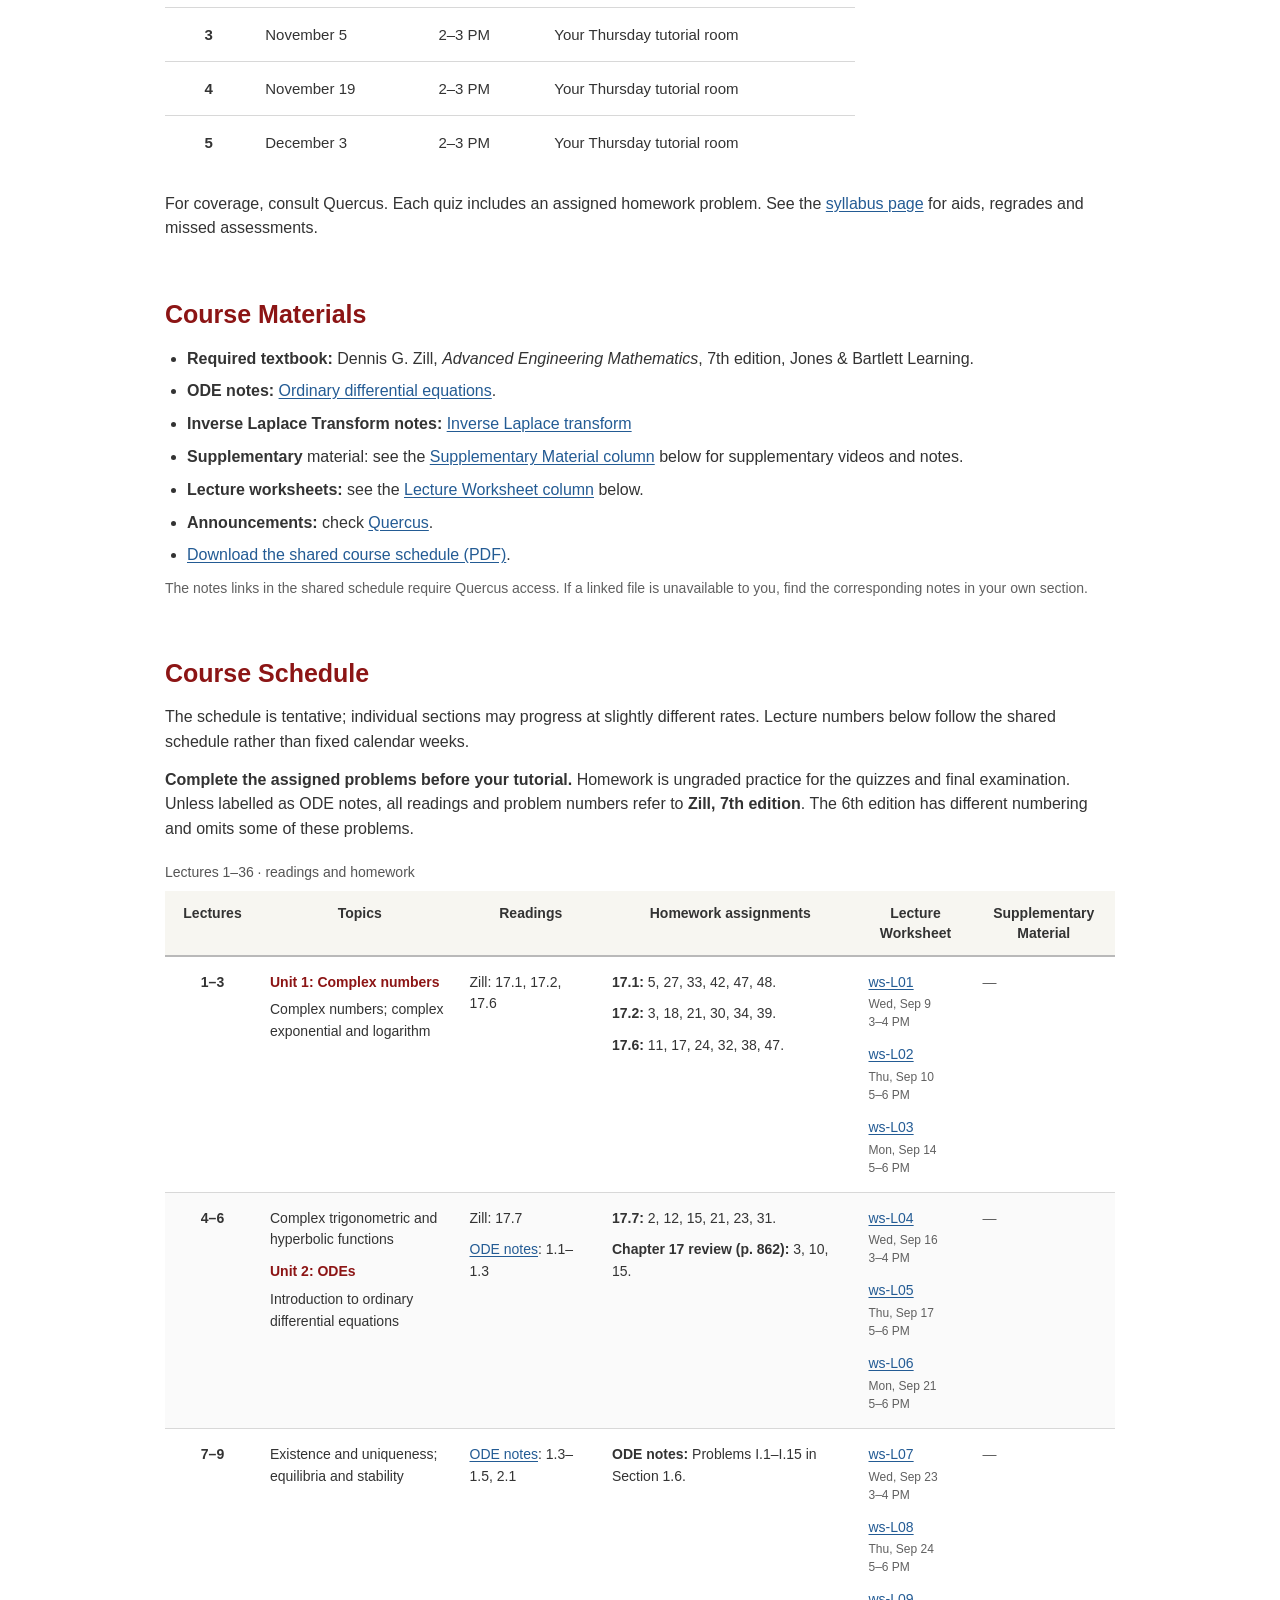
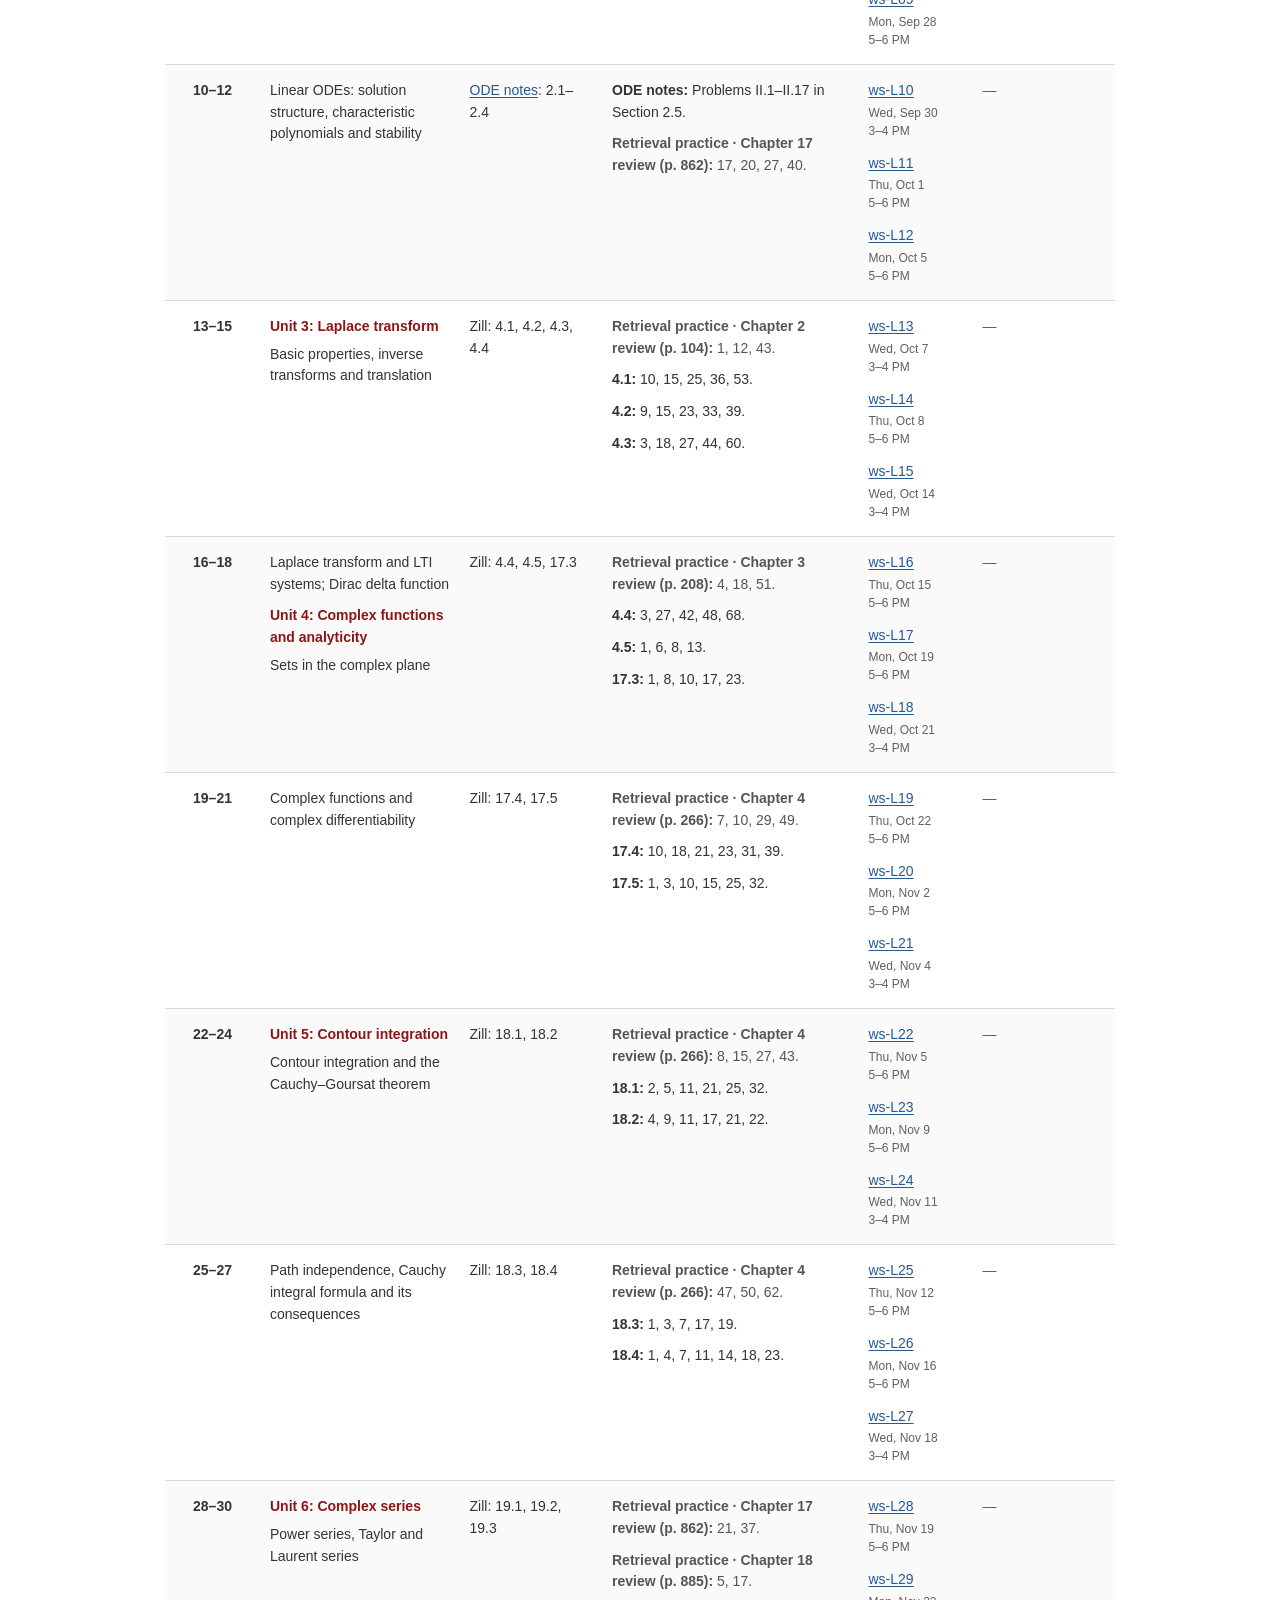
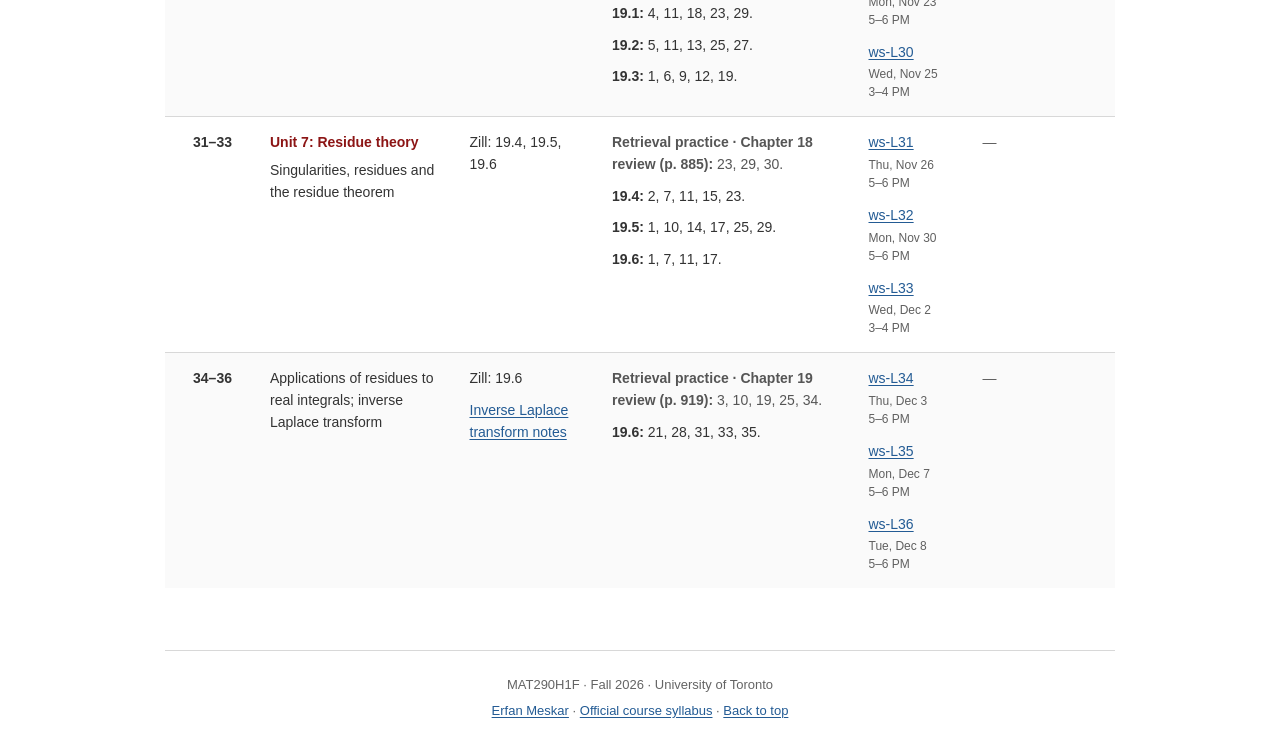
==== commit 32207add: "updated availabilities for WSs" ====
--- a/docs/index.html
+++ b/docs/index.html
@@ -63,7 +63,7 @@
 <a href="https://q.utoronto.ca/courses/469114">Quercus</a>
 </li>
 </ul>
-<div id="staff" class="sec">
+<section id="staff" class="sec">
 <h2 id="course-staff">Course Staff</h2>
 <div class="staff-row">
 <figure class="instructorphoto">
@@ -82,7 +82,7 @@
 </p>
 </div>
 </div>
-</div>
+</section>
 <div class="sechighlight">
 <section id="logistics" class="sec">
 <h2>Logistics</h2>
@@ -263,7 +263,7 @@
 regrades and missed assessments.
 </p>
 </section>
-<div id="materials" class="sec">
+<section id="materials" class="sec">
 <h2 id="course-materials">Course Materials</h2>
 <ul class="resource-list">
 <li>
@@ -288,8 +288,7 @@
 </li>
 <li>
 <strong>Lecture worksheets:</strong> see the <a href="#schedule">Lecture
-Worksheet column</a> below. Worksheet links are available only during
-their corresponding lecture.
+Worksheet column</a> below.
 </li>
 <li>
 <strong>Announcements:</strong> check
@@ -306,20 +305,13 @@
 own section.
 </p>
 <!-- Worksheet PDFs use worksheet/ws-L01.pdf through worksheet/ws-L36.pdf. -->
-</div>
-<div id="schedule" class="sec">
-
+</section>
+<section id="schedule" class="sec">
 <h2 id="course-schedule">Course Schedule</h2>
 <p>The schedule is tentative; individual sections may progress at
 slightly different rates. Lecture numbers below follow the shared
 schedule rather than fixed calendar weeks.</p>
-<p id="worksheet-availability-note" class="note">
-Worksheet links open only during their corresponding lecture. Each
-worksheet’s date and time are shown below, in <strong>Toronto
-time</strong>. There are no lectures on October 12 or during the
-reading-week break on October 26, 28 and 29. The final lecture is a
-<strong>make-up lecture on Tuesday, December 8, 5–6 PM</strong>.
-</p>
+<!-- <p id="worksheet-availability-note" class="note">Worksheet links open only during their corresponding lecture. Each worksheet's date and time are shown below, in <strong>Toronto time</strong>. There are no lectures on October 12 or during the reading-week break on October 26, 28 and 29. The final lecture is a <strong>make-up lecture on Tuesday, December 8, 5&ndash;6 PM</strong>.</p> -->
 <p><strong>Complete the assigned problems before your tutorial.</strong>
 Homework is ungraded practice for the quizzes and final examination.
 Unless labelled as ODE notes, all readings and problem numbers refer to
@@ -386,15 +378,15 @@
 <td data-label="Lecture Worksheet">
 <ul class="worksheet-links">
 <li>
-<a class="worksheet-link" href="worksheet/ws-L01.pdf" data-available-from="2026-09-09T15:00:00-04:00" data-available-until="2026-09-09T16:00:00-04:00" aria-describedby="worksheet-time-L01" title="Lecture 1: Wednesday, September 9, 2026, 3–4 PM (Toronto time)">ws-L01</a><time id="worksheet-time-L01" class="worksheet-time" datetime="2026-09-09T15:00:00-04:00">Wed,
+<a class="worksheet-link" href="worksheet/ws-L01.pdf" data-available-from="2026-09-07T09:00:00-04:00" data-available-until="2026-12-29T21:00:00-05:00" aria-describedby="worksheet-time-L01" title="Lecture 1: Wednesday, September 9, 2026, 3–4 PM (Toronto time)">ws-L01</a><time id="worksheet-time-L01" class="worksheet-time" datetime="2026-09-09T15:00:00-04:00">Wed,
 Sep 9<br>3–4 PM</time>
 </li>
 <li>
-<a class="worksheet-link" href="worksheet/ws-L02.pdf" data-available-from="2026-09-10T17:00:00-04:00" data-available-until="2026-09-10T18:00:00-04:00" aria-describedby="worksheet-time-L02" title="Lecture 2: Thursday, September 10, 2026, 5–6 PM (Toronto time)">ws-L02</a><time id="worksheet-time-L02" class="worksheet-time" datetime="2026-09-10T17:00:00-04:00">Thu,
+<a class="worksheet-link" href="worksheet/ws-L02.pdf" data-available-from="2026-09-07T09:00:00-04:00" data-available-until="2026-12-29T21:00:00-05:00" aria-describedby="worksheet-time-L02" title="Lecture 2: Thursday, September 10, 2026, 5–6 PM (Toronto time)">ws-L02</a><time id="worksheet-time-L02" class="worksheet-time" datetime="2026-09-10T17:00:00-04:00">Thu,
 Sep 10<br>5–6 PM</time>
 </li>
 <li>
-<a class="worksheet-link" href="worksheet/ws-L03.pdf" data-available-from="2026-09-14T17:00:00-04:00" data-available-until="2026-09-14T18:00:00-04:00" aria-describedby="worksheet-time-L03" title="Lecture 3: Monday, September 14, 2026, 5–6 PM (Toronto time)">ws-L03</a><time id="worksheet-time-L03" class="worksheet-time" datetime="2026-09-14T17:00:00-04:00">Mon,
+<a class="worksheet-link" href="worksheet/ws-L03.pdf" data-available-from="2026-09-07T09:00:00-04:00" data-available-until="2026-12-29T21:00:00-05:00" aria-describedby="worksheet-time-L03" title="Lecture 3: Monday, September 14, 2026, 5–6 PM (Toronto time)">ws-L03</a><time id="worksheet-time-L03" class="worksheet-time" datetime="2026-09-14T17:00:00-04:00">Mon,
 Sep 14<br>5–6 PM</time>
 </li>
 </ul>
@@ -435,15 +427,15 @@
 <td data-label="Lecture Worksheet">
 <ul class="worksheet-links">
 <li>
-<a class="worksheet-link" href="worksheet/ws-L04.pdf" data-available-from="2026-09-16T15:00:00-04:00" data-available-until="2026-09-16T16:00:00-04:00" aria-describedby="worksheet-time-L04" title="Lecture 4: Wednesday, September 16, 2026, 3–4 PM (Toronto time)">ws-L04</a><time id="worksheet-time-L04" class="worksheet-time" datetime="2026-09-16T15:00:00-04:00">Wed,
+<a class="worksheet-link" href="worksheet/ws-L04.pdf" data-available-from="2026-09-07T09:00:00-04:00" data-available-until="2026-12-29T21:00:00-05:00" aria-describedby="worksheet-time-L04" title="Lecture 4: Wednesday, September 16, 2026, 3–4 PM (Toronto time)">ws-L04</a><time id="worksheet-time-L04" class="worksheet-time" datetime="2026-09-16T15:00:00-04:00">Wed,
 Sep 16<br>3–4 PM</time>
 </li>
 <li>
-<a class="worksheet-link" href="worksheet/ws-L05.pdf" data-available-from="2026-09-17T17:00:00-04:00" data-available-until="2026-09-17T18:00:00-04:00" aria-describedby="worksheet-time-L05" title="Lecture 5: Thursday, September 17, 2026, 5–6 PM (Toronto time)">ws-L05</a><time id="worksheet-time-L05" class="worksheet-time" datetime="2026-09-17T17:00:00-04:00">Thu,
+<a class="worksheet-link" href="worksheet/ws-L05.pdf" data-available-from="2026-09-07T09:00:00-04:00" data-available-until="2026-12-29T21:00:00-05:00" aria-describedby="worksheet-time-L05" title="Lecture 5: Thursday, September 17, 2026, 5–6 PM (Toronto time)">ws-L05</a><time id="worksheet-time-L05" class="worksheet-time" datetime="2026-09-17T17:00:00-04:00">Thu,
 Sep 17<br>5–6 PM</time>
 </li>
 <li>
-<a class="worksheet-link" href="worksheet/ws-L06.pdf" data-available-from="2026-09-21T17:00:00-04:00" data-available-until="2026-09-21T18:00:00-04:00" aria-describedby="worksheet-time-L06" title="Lecture 6: Monday, September 21, 2026, 5–6 PM (Toronto time)">ws-L06</a><time id="worksheet-time-L06" class="worksheet-time" datetime="2026-09-21T17:00:00-04:00">Mon,
+<a class="worksheet-link" href="worksheet/ws-L06.pdf" data-available-from="2026-09-07T09:00:00-04:00" data-available-until="2026-12-29T21:00:00-05:00" aria-describedby="worksheet-time-L06" title="Lecture 6: Monday, September 21, 2026, 5–6 PM (Toronto time)">ws-L06</a><time id="worksheet-time-L06" class="worksheet-time" datetime="2026-09-21T17:00:00-04:00">Mon,
 Sep 21<br>5–6 PM</time>
 </li>
 </ul>
@@ -470,15 +462,15 @@
 <td data-label="Lecture Worksheet">
 <ul class="worksheet-links">
 <li>
-<a class="worksheet-link" href="worksheet/ws-L07.pdf" data-available-from="2026-09-23T15:00:00-04:00" data-available-until="2026-09-23T16:00:00-04:00" aria-describedby="worksheet-time-L07" title="Lecture 7: Wednesday, September 23, 2026, 3–4 PM (Toronto time)">ws-L07</a><time id="worksheet-time-L07" class="worksheet-time" datetime="2026-09-23T15:00:00-04:00">Wed,
+<a class="worksheet-link" href="worksheet/ws-L07.pdf" data-available-from="2026-09-07T09:00:00-04:00" data-available-until="2026-12-29T21:00:00-05:00" aria-describedby="worksheet-time-L07" title="Lecture 7: Wednesday, September 23, 2026, 3–4 PM (Toronto time)">ws-L07</a><time id="worksheet-time-L07" class="worksheet-time" datetime="2026-09-23T15:00:00-04:00">Wed,
 Sep 23<br>3–4 PM</time>
 </li>
 <li>
-<a class="worksheet-link" href="worksheet/ws-L08.pdf" data-available-from="2026-09-24T17:00:00-04:00" data-available-until="2026-09-24T18:00:00-04:00" aria-describedby="worksheet-time-L08" title="Lecture 8: Thursday, September 24, 2026, 5–6 PM (Toronto time)">ws-L08</a><time id="worksheet-time-L08" class="worksheet-time" datetime="2026-09-24T17:00:00-04:00">Thu,
+<a class="worksheet-link" href="worksheet/ws-L08.pdf" data-available-from="2026-09-07T09:00:00-04:00" data-available-until="2026-12-29T21:00:00-05:00" aria-describedby="worksheet-time-L08" title="Lecture 8: Thursday, September 24, 2026, 5–6 PM (Toronto time)">ws-L08</a><time id="worksheet-time-L08" class="worksheet-time" datetime="2026-09-24T17:00:00-04:00">Thu,
 Sep 24<br>5–6 PM</time>
 </li>
 <li>
-<a class="worksheet-link" href="worksheet/ws-L09.pdf" data-available-from="2026-09-28T17:00:00-04:00" data-available-until="2026-09-28T18:00:00-04:00" aria-describedby="worksheet-time-L09" title="Lecture 9: Monday, September 28, 2026, 5–6 PM (Toronto time)">ws-L09</a><time id="worksheet-time-L09" class="worksheet-time" datetime="2026-09-28T17:00:00-04:00">Mon,
+<a class="worksheet-link" href="worksheet/ws-L09.pdf" data-available-from="2026-09-07T09:00:00-04:00" data-available-until="2026-12-29T21:00:00-05:00" aria-describedby="worksheet-time-L09" title="Lecture 9: Monday, September 28, 2026, 5–6 PM (Toronto time)">ws-L09</a><time id="worksheet-time-L09" class="worksheet-time" datetime="2026-09-28T17:00:00-04:00">Mon,
 Sep 28<br>5–6 PM</time>
 </li>
 </ul>
@@ -512,15 +504,15 @@
 <td data-label="Lecture Worksheet">
 <ul class="worksheet-links">
 <li>
-<a class="worksheet-link" href="worksheet/ws-L10.pdf" data-available-from="2026-09-30T15:00:00-04:00" data-available-until="2026-09-30T16:00:00-04:00" aria-describedby="worksheet-time-L10" title="Lecture 10: Wednesday, September 30, 2026, 3–4 PM (Toronto time)">ws-L10</a><time id="worksheet-time-L10" class="worksheet-time" datetime="2026-09-30T15:00:00-04:00">Wed,
+<a class="worksheet-link" href="worksheet/ws-L10.pdf" data-available-from="2026-09-07T09:00:00-04:00" data-available-until="2026-12-29T21:00:00-05:00" aria-describedby="worksheet-time-L10" title="Lecture 10: Wednesday, September 30, 2026, 3–4 PM (Toronto time)">ws-L10</a><time id="worksheet-time-L10" class="worksheet-time" datetime="2026-09-30T15:00:00-04:00">Wed,
 Sep 30<br>3–4 PM</time>
 </li>
 <li>
-<a class="worksheet-link" href="worksheet/ws-L11.pdf" data-available-from="2026-10-01T17:00:00-04:00" data-available-until="2026-10-01T18:00:00-04:00" aria-describedby="worksheet-time-L11" title="Lecture 11: Thursday, October 1, 2026, 5–6 PM (Toronto time)">ws-L11</a><time id="worksheet-time-L11" class="worksheet-time" datetime="2026-10-01T17:00:00-04:00">Thu,
+<a class="worksheet-link" href="worksheet/ws-L11.pdf" data-available-from="2026-09-07T09:00:00-04:00" data-available-until="2026-12-29T21:00:00-05:00" aria-describedby="worksheet-time-L11" title="Lecture 11: Thursday, October 1, 2026, 5–6 PM (Toronto time)">ws-L11</a><time id="worksheet-time-L11" class="worksheet-time" datetime="2026-10-01T17:00:00-04:00">Thu,
 Oct 1<br>5–6 PM</time>
 </li>
 <li>
-<a class="worksheet-link" href="worksheet/ws-L12.pdf" data-available-from="2026-10-05T17:00:00-04:00" data-available-until="2026-10-05T18:00:00-04:00" aria-describedby="worksheet-time-L12" title="Lecture 12: Monday, October 5, 2026, 5–6 PM (Toronto time)">ws-L12</a><time id="worksheet-time-L12" class="worksheet-time" datetime="2026-10-05T17:00:00-04:00">Mon,
+<a class="worksheet-link" href="worksheet/ws-L12.pdf" data-available-from="2026-09-07T09:00:00-04:00" data-available-until="2026-12-29T21:00:00-05:00" aria-describedby="worksheet-time-L12" title="Lecture 12: Monday, October 5, 2026, 5–6 PM (Toronto time)">ws-L12</a><time id="worksheet-time-L12" class="worksheet-time" datetime="2026-10-05T17:00:00-04:00">Mon,
 Oct 5<br>5–6 PM</time>
 </li>
 </ul>
@@ -559,15 +551,15 @@
 <td data-label="Lecture Worksheet">
 <ul class="worksheet-links">
 <li>
-<a class="worksheet-link" href="worksheet/ws-L13.pdf" data-available-from="2026-10-07T15:00:00-04:00" data-available-until="2026-10-07T16:00:00-04:00" aria-describedby="worksheet-time-L13" title="Lecture 13: Wednesday, October 7, 2026, 3–4 PM (Toronto time)">ws-L13</a><time id="worksheet-time-L13" class="worksheet-time" datetime="2026-10-07T15:00:00-04:00">Wed,
+<a class="worksheet-link" href="worksheet/ws-L13.pdf" data-available-from="2026-09-07T09:00:00-04:00" data-available-until="2026-12-29T21:00:00-05:00" aria-describedby="worksheet-time-L13" title="Lecture 13: Wednesday, October 7, 2026, 3–4 PM (Toronto time)">ws-L13</a><time id="worksheet-time-L13" class="worksheet-time" datetime="2026-10-07T15:00:00-04:00">Wed,
 Oct 7<br>3–4 PM</time>
 </li>
 <li>
-<a class="worksheet-link" href="worksheet/ws-L14.pdf" data-available-from="2026-10-08T17:00:00-04:00" data-available-until="2026-10-08T18:00:00-04:00" aria-describedby="worksheet-time-L14" title="Lecture 14: Thursday, October 8, 2026, 5–6 PM (Toronto time)">ws-L14</a><time id="worksheet-time-L14" class="worksheet-time" datetime="2026-10-08T17:00:00-04:00">Thu,
+<a class="worksheet-link" href="worksheet/ws-L14.pdf" data-available-from="2026-09-07T09:00:00-04:00" data-available-until="2026-12-29T21:00:00-05:00" aria-describedby="worksheet-time-L14" title="Lecture 14: Thursday, October 8, 2026, 5–6 PM (Toronto time)">ws-L14</a><time id="worksheet-time-L14" class="worksheet-time" datetime="2026-10-08T17:00:00-04:00">Thu,
 Oct 8<br>5–6 PM</time>
 </li>
 <li>
-<a class="worksheet-link" href="worksheet/ws-L15.pdf" data-available-from="2026-10-14T15:00:00-04:00" data-available-until="2026-10-14T16:00:00-04:00" aria-describedby="worksheet-time-L15" title="Lecture 15: Wednesday, October 14, 2026, 3–4 PM (Toronto time)">ws-L15</a><time id="worksheet-time-L15" class="worksheet-time" datetime="2026-10-14T15:00:00-04:00">Wed,
+<a class="worksheet-link" href="worksheet/ws-L15.pdf" data-available-from="2026-09-07T09:00:00-04:00" data-available-until="2026-12-29T21:00:00-05:00" aria-describedby="worksheet-time-L15" title="Lecture 15: Wednesday, October 14, 2026, 3–4 PM (Toronto time)">ws-L15</a><time id="worksheet-time-L15" class="worksheet-time" datetime="2026-10-14T15:00:00-04:00">Wed,
 Oct 14<br>3–4 PM</time>
 </li>
 </ul>
@@ -609,15 +601,15 @@
 <td data-label="Lecture Worksheet">
 <ul class="worksheet-links">
 <li>
-<a class="worksheet-link" href="worksheet/ws-L16.pdf" data-available-from="2026-10-15T17:00:00-04:00" data-available-until="2026-10-15T18:00:00-04:00" aria-describedby="worksheet-time-L16" title="Lecture 16: Thursday, October 15, 2026, 5–6 PM (Toronto time)">ws-L16</a><time id="worksheet-time-L16" class="worksheet-time" datetime="2026-10-15T17:00:00-04:00">Thu,
+<a class="worksheet-link" href="worksheet/ws-L16.pdf" data-available-from="2026-09-07T09:00:00-04:00" data-available-until="2026-12-29T21:00:00-05:00" aria-describedby="worksheet-time-L16" title="Lecture 16: Thursday, October 15, 2026, 5–6 PM (Toronto time)">ws-L16</a><time id="worksheet-time-L16" class="worksheet-time" datetime="2026-10-15T17:00:00-04:00">Thu,
 Oct 15<br>5–6 PM</time>
 </li>
 <li>
-<a class="worksheet-link" href="worksheet/ws-L17.pdf" data-available-from="2026-10-19T17:00:00-04:00" data-available-until="2026-10-19T18:00:00-04:00" aria-describedby="worksheet-time-L17" title="Lecture 17: Monday, October 19, 2026, 5–6 PM (Toronto time)">ws-L17</a><time id="worksheet-time-L17" class="worksheet-time" datetime="2026-10-19T17:00:00-04:00">Mon,
+<a class="worksheet-link" href="worksheet/ws-L17.pdf" data-available-from="2026-09-07T09:00:00-04:00" data-available-until="2026-12-29T21:00:00-05:00" aria-describedby="worksheet-time-L17" title="Lecture 17: Monday, October 19, 2026, 5–6 PM (Toronto time)">ws-L17</a><time id="worksheet-time-L17" class="worksheet-time" datetime="2026-10-19T17:00:00-04:00">Mon,
 Oct 19<br>5–6 PM</time>
 </li>
 <li>
-<a class="worksheet-link" href="worksheet/ws-L18.pdf" data-available-from="2026-10-21T15:00:00-04:00" data-available-until="2026-10-21T16:00:00-04:00" aria-describedby="worksheet-time-L18" title="Lecture 18: Wednesday, October 21, 2026, 3–4 PM (Toronto time)">ws-L18</a><time id="worksheet-time-L18" class="worksheet-time" datetime="2026-10-21T15:00:00-04:00">Wed,
+<a class="worksheet-link" href="worksheet/ws-L18.pdf" data-available-from="2026-09-07T09:00:00-04:00" data-available-until="2026-12-29T21:00:00-05:00" aria-describedby="worksheet-time-L18" title="Lecture 18: Wednesday, October 21, 2026, 3–4 PM (Toronto time)">ws-L18</a><time id="worksheet-time-L18" class="worksheet-time" datetime="2026-10-21T15:00:00-04:00">Wed,
 Oct 21<br>3–4 PM</time>
 </li>
 </ul>
@@ -652,15 +644,15 @@
 <td data-label="Lecture Worksheet">
 <ul class="worksheet-links">
 <li>
-<a class="worksheet-link" href="worksheet/ws-L19.pdf" data-available-from="2026-10-22T17:00:00-04:00" data-available-until="2026-10-22T18:00:00-04:00" aria-describedby="worksheet-time-L19" title="Lecture 19: Thursday, October 22, 2026, 5–6 PM (Toronto time)">ws-L19</a><time id="worksheet-time-L19" class="worksheet-time" datetime="2026-10-22T17:00:00-04:00">Thu,
+<a class="worksheet-link" href="worksheet/ws-L19.pdf" data-available-from="2026-09-07T09:00:00-04:00" data-available-until="2026-12-29T21:00:00-05:00" aria-describedby="worksheet-time-L19" title="Lecture 19: Thursday, October 22, 2026, 5–6 PM (Toronto time)">ws-L19</a><time id="worksheet-time-L19" class="worksheet-time" datetime="2026-10-22T17:00:00-04:00">Thu,
 Oct 22<br>5–6 PM</time>
 </li>
 <li>
-<a class="worksheet-link" href="worksheet/ws-L20.pdf" data-available-from="2026-11-02T17:00:00-05:00" data-available-until="2026-11-02T18:00:00-05:00" aria-describedby="worksheet-time-L20" title="Lecture 20: Monday, November 2, 2026, 5–6 PM (Toronto time)">ws-L20</a><time id="worksheet-time-L20" class="worksheet-time" datetime="2026-11-02T17:00:00-05:00">Mon,
+<a class="worksheet-link" href="worksheet/ws-L20.pdf" data-available-from="2026-09-07T09:00:00-04:00" data-available-until="2026-12-29T21:00:00-05:00" aria-describedby="worksheet-time-L20" title="Lecture 20: Monday, November 2, 2026, 5–6 PM (Toronto time)">ws-L20</a><time id="worksheet-time-L20" class="worksheet-time" datetime="2026-11-02T17:00:00-05:00">Mon,
 Nov 2<br>5–6 PM</time>
 </li>
 <li>
-<a class="worksheet-link" href="worksheet/ws-L21.pdf" data-available-from="2026-11-04T15:00:00-05:00" data-available-until="2026-11-04T16:00:00-05:00" aria-describedby="worksheet-time-L21" title="Lecture 21: Wednesday, November 4, 2026, 3–4 PM (Toronto time)">ws-L21</a><time id="worksheet-time-L21" class="worksheet-time" datetime="2026-11-04T15:00:00-05:00">Wed,
+<a class="worksheet-link" href="worksheet/ws-L21.pdf" data-available-from="2026-09-07T09:00:00-04:00" data-available-until="2026-12-29T21:00:00-05:00" aria-describedby="worksheet-time-L21" title="Lecture 21: Wednesday, November 4, 2026, 3–4 PM (Toronto time)">ws-L21</a><time id="worksheet-time-L21" class="worksheet-time" datetime="2026-11-04T15:00:00-05:00">Wed,
 Nov 4<br>3–4 PM</time>
 </li>
 </ul>
@@ -696,15 +688,15 @@
 <td data-label="Lecture Worksheet">
 <ul class="worksheet-links">
 <li>
-<a class="worksheet-link" href="worksheet/ws-L22.pdf" data-available-from="2026-11-05T17:00:00-05:00" data-available-until="2026-11-05T18:00:00-05:00" aria-describedby="worksheet-time-L22" title="Lecture 22: Thursday, November 5, 2026, 5–6 PM (Toronto time)">ws-L22</a><time id="worksheet-time-L22" class="worksheet-time" datetime="2026-11-05T17:00:00-05:00">Thu,
+<a class="worksheet-link" href="worksheet/ws-L22.pdf" data-available-from="2026-09-07T09:00:00-04:00" data-available-until="2026-12-29T21:00:00-05:00" aria-describedby="worksheet-time-L22" title="Lecture 22: Thursday, November 5, 2026, 5–6 PM (Toronto time)">ws-L22</a><time id="worksheet-time-L22" class="worksheet-time" datetime="2026-11-05T17:00:00-05:00">Thu,
 Nov 5<br>5–6 PM</time>
 </li>
 <li>
-<a class="worksheet-link" href="worksheet/ws-L23.pdf" data-available-from="2026-11-09T17:00:00-05:00" data-available-until="2026-11-09T18:00:00-05:00" aria-describedby="worksheet-time-L23" title="Lecture 23: Monday, November 9, 2026, 5–6 PM (Toronto time)">ws-L23</a><time id="worksheet-time-L23" class="worksheet-time" datetime="2026-11-09T17:00:00-05:00">Mon,
+<a class="worksheet-link" href="worksheet/ws-L23.pdf" data-available-from="2026-09-07T09:00:00-04:00" data-available-until="2026-12-29T21:00:00-05:00" aria-describedby="worksheet-time-L23" title="Lecture 23: Monday, November 9, 2026, 5–6 PM (Toronto time)">ws-L23</a><time id="worksheet-time-L23" class="worksheet-time" datetime="2026-11-09T17:00:00-05:00">Mon,
 Nov 9<br>5–6 PM</time>
 </li>
 <li>
-<a class="worksheet-link" href="worksheet/ws-L24.pdf" data-available-from="2026-11-11T15:00:00-05:00" data-available-until="2026-11-11T16:00:00-05:00" aria-describedby="worksheet-time-L24" title="Lecture 24: Wednesday, November 11, 2026, 3–4 PM (Toronto time)">ws-L24</a><time id="worksheet-time-L24" class="worksheet-time" datetime="2026-11-11T15:00:00-05:00">Wed,
+<a class="worksheet-link" href="worksheet/ws-L24.pdf" data-available-from="2026-09-07T09:00:00-04:00" data-available-until="2026-12-29T21:00:00-05:00" aria-describedby="worksheet-time-L24" title="Lecture 24: Wednesday, November 11, 2026, 3–4 PM (Toronto time)">ws-L24</a><time id="worksheet-time-L24" class="worksheet-time" datetime="2026-11-11T15:00:00-05:00">Wed,
 Nov 11<br>3–4 PM</time>
 </li>
 </ul>
@@ -739,15 +731,15 @@
 <td data-label="Lecture Worksheet">
 <ul class="worksheet-links">
 <li>
-<a class="worksheet-link" href="worksheet/ws-L25.pdf" data-available-from="2026-11-12T17:00:00-05:00" data-available-until="2026-11-12T18:00:00-05:00" aria-describedby="worksheet-time-L25" title="Lecture 25: Thursday, November 12, 2026, 5–6 PM (Toronto time)">ws-L25</a><time id="worksheet-time-L25" class="worksheet-time" datetime="2026-11-12T17:00:00-05:00">Thu,
+<a class="worksheet-link" href="worksheet/ws-L25.pdf" data-available-from="2026-09-07T09:00:00-04:00" data-available-until="2026-12-29T21:00:00-05:00" aria-describedby="worksheet-time-L25" title="Lecture 25: Thursday, November 12, 2026, 5–6 PM (Toronto time)">ws-L25</a><time id="worksheet-time-L25" class="worksheet-time" datetime="2026-11-12T17:00:00-05:00">Thu,
 Nov 12<br>5–6 PM</time>
 </li>
 <li>
-<a class="worksheet-link" href="worksheet/ws-L26.pdf" data-available-from="2026-11-16T17:00:00-05:00" data-available-until="2026-11-16T18:00:00-05:00" aria-describedby="worksheet-time-L26" title="Lecture 26: Monday, November 16, 2026, 5–6 PM (Toronto time)">ws-L26</a><time id="worksheet-time-L26" class="worksheet-time" datetime="2026-11-16T17:00:00-05:00">Mon,
+<a class="worksheet-link" href="worksheet/ws-L26.pdf" data-available-from="2026-09-07T09:00:00-04:00" data-available-until="2026-12-29T21:00:00-05:00" aria-describedby="worksheet-time-L26" title="Lecture 26: Monday, November 16, 2026, 5–6 PM (Toronto time)">ws-L26</a><time id="worksheet-time-L26" class="worksheet-time" datetime="2026-11-16T17:00:00-05:00">Mon,
 Nov 16<br>5–6 PM</time>
 </li>
 <li>
-<a class="worksheet-link" href="worksheet/ws-L27.pdf" data-available-from="2026-11-18T15:00:00-05:00" data-available-until="2026-11-18T16:00:00-05:00" aria-describedby="worksheet-time-L27" title="Lecture 27: Wednesday, November 18, 2026, 3–4 PM (Toronto time)">ws-L27</a><time id="worksheet-time-L27" class="worksheet-time" datetime="2026-11-18T15:00:00-05:00">Wed,
+<a class="worksheet-link" href="worksheet/ws-L27.pdf" data-available-from="2026-09-07T09:00:00-04:00" data-available-until="2026-12-29T21:00:00-05:00" aria-describedby="worksheet-time-L27" title="Lecture 27: Wednesday, November 18, 2026, 3–4 PM (Toronto time)">ws-L27</a><time id="worksheet-time-L27" class="worksheet-time" datetime="2026-11-18T15:00:00-05:00">Wed,
 Nov 18<br>3–4 PM</time>
 </li>
 </ul>
@@ -789,15 +781,15 @@
 <td data-label="Lecture Worksheet">
 <ul class="worksheet-links">
 <li>
-<a class="worksheet-link" href="worksheet/ws-L28.pdf" data-available-from="2026-11-19T17:00:00-05:00" data-available-until="2026-11-19T18:00:00-05:00" aria-describedby="worksheet-time-L28" title="Lecture 28: Thursday, November 19, 2026, 5–6 PM (Toronto time)">ws-L28</a><time id="worksheet-time-L28" class="worksheet-time" datetime="2026-11-19T17:00:00-05:00">Thu,
+<a class="worksheet-link" href="worksheet/ws-L28.pdf" data-available-from="2026-09-07T09:00:00-04:00" data-available-until="2026-12-29T21:00:00-05:00" aria-describedby="worksheet-time-L28" title="Lecture 28: Thursday, November 19, 2026, 5–6 PM (Toronto time)">ws-L28</a><time id="worksheet-time-L28" class="worksheet-time" datetime="2026-11-19T17:00:00-05:00">Thu,
 Nov 19<br>5–6 PM</time>
 </li>
 <li>
-<a class="worksheet-link" href="worksheet/ws-L29.pdf" data-available-from="2026-11-23T17:00:00-05:00" data-available-until="2026-11-23T18:00:00-05:00" aria-describedby="worksheet-time-L29" title="Lecture 29: Monday, November 23, 2026, 5–6 PM (Toronto time)">ws-L29</a><time id="worksheet-time-L29" class="worksheet-time" datetime="2026-11-23T17:00:00-05:00">Mon,
+<a class="worksheet-link" href="worksheet/ws-L29.pdf" data-available-from="2026-09-07T09:00:00-04:00" data-available-until="2026-12-29T21:00:00-05:00" aria-describedby="worksheet-time-L29" title="Lecture 29: Monday, November 23, 2026, 5–6 PM (Toronto time)">ws-L29</a><time id="worksheet-time-L29" class="worksheet-time" datetime="2026-11-23T17:00:00-05:00">Mon,
 Nov 23<br>5–6 PM</time>
 </li>
 <li>
-<a class="worksheet-link" href="worksheet/ws-L30.pdf" data-available-from="2026-11-25T15:00:00-05:00" data-available-until="2026-11-25T16:00:00-05:00" aria-describedby="worksheet-time-L30" title="Lecture 30: Wednesday, November 25, 2026, 3–4 PM (Toronto time)">ws-L30</a><time id="worksheet-time-L30" class="worksheet-time" datetime="2026-11-25T15:00:00-05:00">Wed,
+<a class="worksheet-link" href="worksheet/ws-L30.pdf" data-available-from="2026-09-07T09:00:00-04:00" data-available-until="2026-12-29T21:00:00-05:00" aria-describedby="worksheet-time-L30" title="Lecture 30: Wednesday, November 25, 2026, 3–4 PM (Toronto time)">ws-L30</a><time id="worksheet-time-L30" class="worksheet-time" datetime="2026-11-25T15:00:00-05:00">Wed,
 Nov 25<br>3–4 PM</time>
 </li>
 </ul>
@@ -836,15 +828,15 @@
 <td data-label="Lecture Worksheet">
 <ul class="worksheet-links">
 <li>
-<a class="worksheet-link" href="worksheet/ws-L31.pdf" data-available-from="2026-11-26T17:00:00-05:00" data-available-until="2026-11-26T18:00:00-05:00" aria-describedby="worksheet-time-L31" title="Lecture 31: Thursday, November 26, 2026, 5–6 PM (Toronto time)">ws-L31</a><time id="worksheet-time-L31" class="worksheet-time" datetime="2026-11-26T17:00:00-05:00">Thu,
+<a class="worksheet-link" href="worksheet/ws-L31.pdf" data-available-from="2026-09-07T09:00:00-04:00" data-available-until="2026-12-29T21:00:00-05:00" aria-describedby="worksheet-time-L31" title="Lecture 31: Thursday, November 26, 2026, 5–6 PM (Toronto time)">ws-L31</a><time id="worksheet-time-L31" class="worksheet-time" datetime="2026-11-26T17:00:00-05:00">Thu,
 Nov 26<br>5–6 PM</time>
 </li>
 <li>
-<a class="worksheet-link" href="worksheet/ws-L32.pdf" data-available-from="2026-11-30T17:00:00-05:00" data-available-until="2026-11-30T18:00:00-05:00" aria-describedby="worksheet-time-L32" title="Lecture 32: Monday, November 30, 2026, 5–6 PM (Toronto time)">ws-L32</a><time id="worksheet-time-L32" class="worksheet-time" datetime="2026-11-30T17:00:00-05:00">Mon,
+<a class="worksheet-link" href="worksheet/ws-L32.pdf" data-available-from="2026-09-07T09:00:00-04:00" data-available-until="2026-12-29T21:00:00-05:00" aria-describedby="worksheet-time-L32" title="Lecture 32: Monday, November 30, 2026, 5–6 PM (Toronto time)">ws-L32</a><time id="worksheet-time-L32" class="worksheet-time" datetime="2026-11-30T17:00:00-05:00">Mon,
 Nov 30<br>5–6 PM</time>
 </li>
 <li>
-<a class="worksheet-link" href="worksheet/ws-L33.pdf" data-available-from="2026-12-02T15:00:00-05:00" data-available-until="2026-12-02T16:00:00-05:00" aria-describedby="worksheet-time-L33" title="Lecture 33: Wednesday, December 2, 2026, 3–4 PM (Toronto time)">ws-L33</a><time id="worksheet-time-L33" class="worksheet-time" datetime="2026-12-02T15:00:00-05:00">Wed,
+<a class="worksheet-link" href="worksheet/ws-L33.pdf" data-available-from="2026-09-07T09:00:00-04:00" data-available-until="2026-12-29T21:00:00-05:00" aria-describedby="worksheet-time-L33" title="Lecture 33: Wednesday, December 2, 2026, 3–4 PM (Toronto time)">ws-L33</a><time id="worksheet-time-L33" class="worksheet-time" datetime="2026-12-02T15:00:00-05:00">Wed,
 Dec 2<br>3–4 PM</time>
 </li>
 </ul>
@@ -882,15 +874,15 @@
 <td data-label="Lecture Worksheet">
 <ul class="worksheet-links">
 <li>
-<a class="worksheet-link" href="worksheet/ws-L34.pdf" data-available-from="2026-12-03T17:00:00-05:00" data-available-until="2026-12-03T18:00:00-05:00" aria-describedby="worksheet-time-L34" title="Lecture 34: Thursday, December 3, 2026, 5–6 PM (Toronto time)">ws-L34</a><time id="worksheet-time-L34" class="worksheet-time" datetime="2026-12-03T17:00:00-05:00">Thu,
+<a class="worksheet-link" href="worksheet/ws-L34.pdf" data-available-from="2026-09-07T09:00:00-04:00" data-available-until="2026-12-29T21:00:00-05:00" aria-describedby="worksheet-time-L34" title="Lecture 34: Thursday, December 3, 2026, 5–6 PM (Toronto time)">ws-L34</a><time id="worksheet-time-L34" class="worksheet-time" datetime="2026-12-03T17:00:00-05:00">Thu,
 Dec 3<br>5–6 PM</time>
 </li>
 <li>
-<a class="worksheet-link" href="worksheet/ws-L35.pdf" data-available-from="2026-12-07T17:00:00-05:00" data-available-until="2026-12-07T18:00:00-05:00" aria-describedby="worksheet-time-L35" title="Lecture 35: Monday, December 7, 2026, 5–6 PM (Toronto time)">ws-L35</a><time id="worksheet-time-L35" class="worksheet-time" datetime="2026-12-07T17:00:00-05:00">Mon,
+<a class="worksheet-link" href="worksheet/ws-L35.pdf" data-available-from="2026-09-07T09:00:00-04:00" data-available-until="2026-12-29T21:00:00-05:00" aria-describedby="worksheet-time-L35" title="Lecture 35: Monday, December 7, 2026, 5–6 PM (Toronto time)">ws-L35</a><time id="worksheet-time-L35" class="worksheet-time" datetime="2026-12-07T17:00:00-05:00">Mon,
 Dec 7<br>5–6 PM</time>
 </li>
 <li>
-<a class="worksheet-link" href="worksheet/ws-L36.pdf" data-available-from="2026-12-08T17:00:00-05:00" data-available-until="2026-12-08T18:00:00-05:00" aria-describedby="worksheet-time-L36" title="Lecture 36: Tuesday, December 8, 2026, 5–6 PM (Toronto time) - make-up lecture">ws-L36</a><time id="worksheet-time-L36" class="worksheet-time" datetime="2026-12-08T17:00:00-05:00">Tue,
+<a class="worksheet-link" href="worksheet/ws-L36.pdf" data-available-from="2026-09-07T09:00:00-04:00" data-available-until="2026-12-29T21:00:00-05:00" aria-describedby="worksheet-time-L36" title="Lecture 36: Tuesday, December 8, 2026, 5–6 PM (Toronto time) - make-up lecture">ws-L36</a><time id="worksheet-time-L36" class="worksheet-time" datetime="2026-12-08T17:00:00-05:00">Tue,
 Dec 8<br>5–6 PM</time>
 </li>
 </ul>
@@ -902,7 +894,7 @@
 </tr>
 </tbody>
 </table>
-</div>
+</section>
 </main>
 <footer class="course-footer">
   <p>MAT290H1F &middot; Fall 2026 &middot; University of Toronto</p>
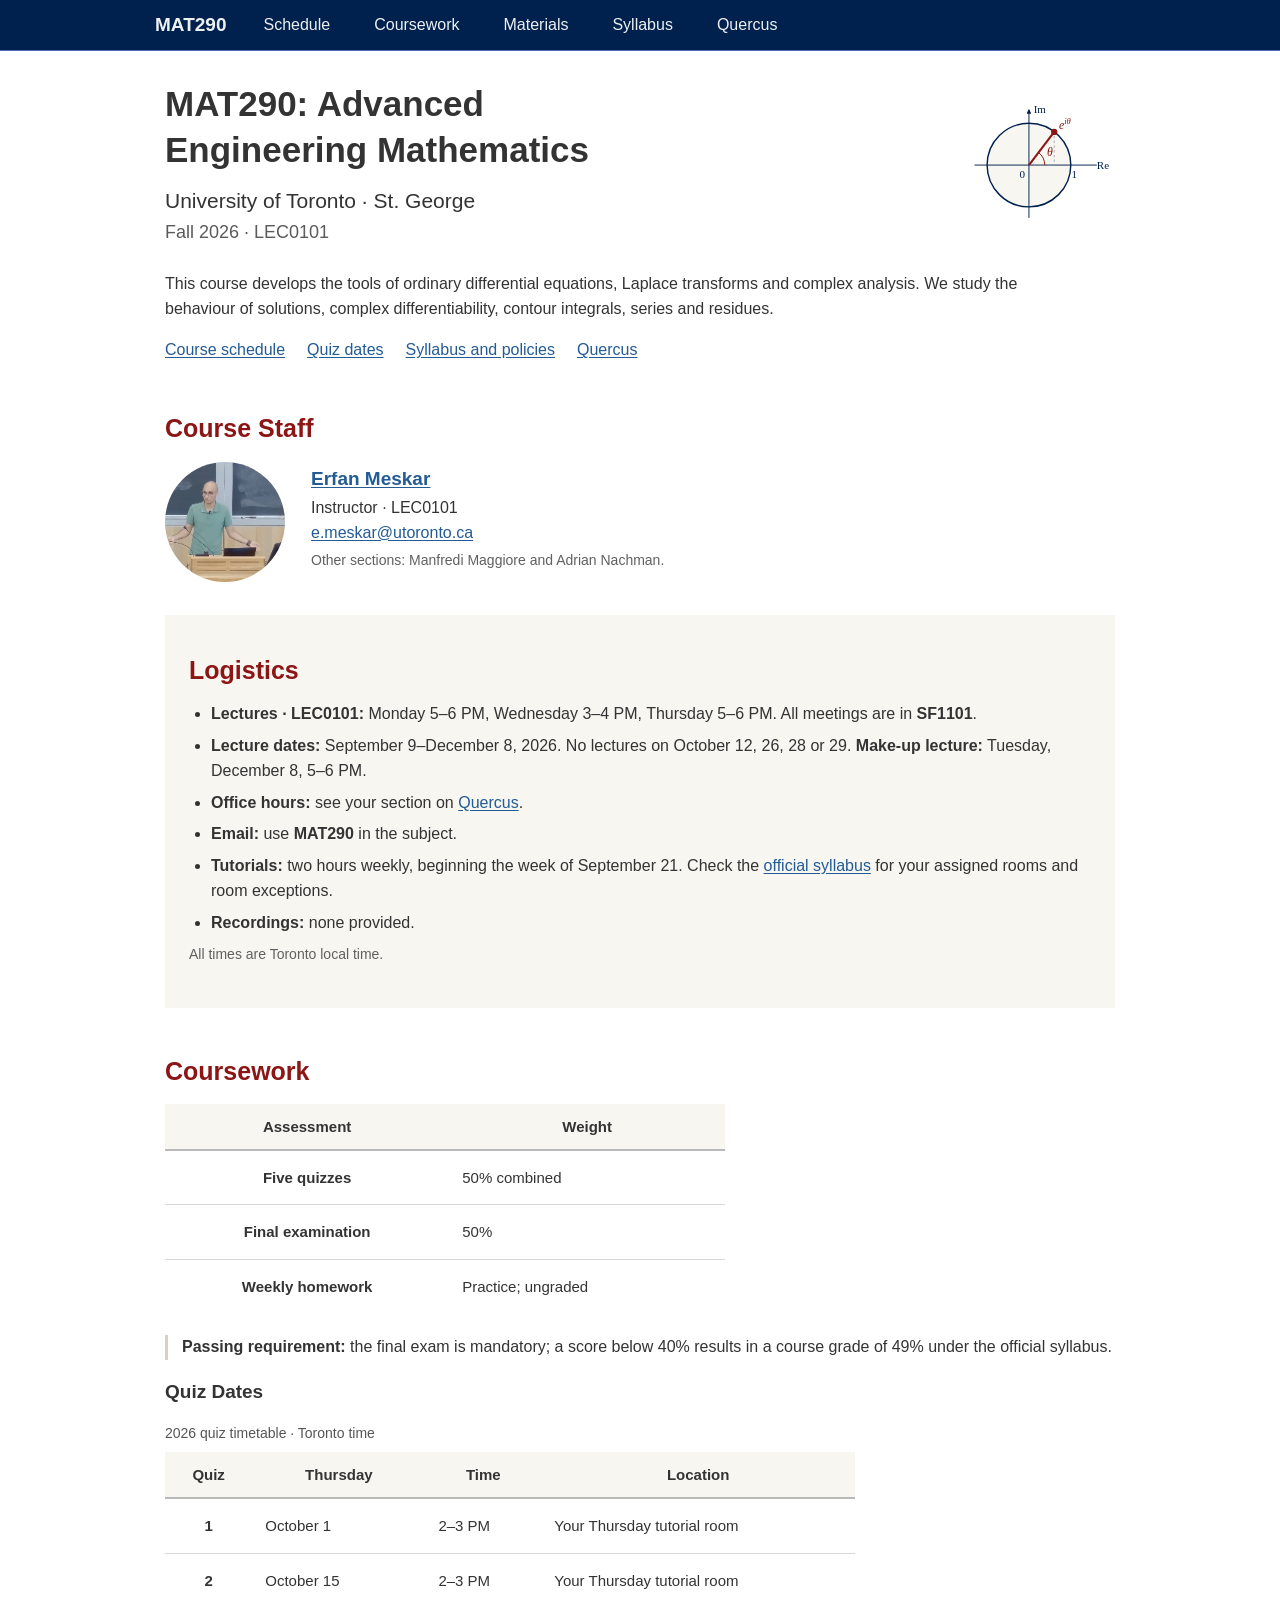
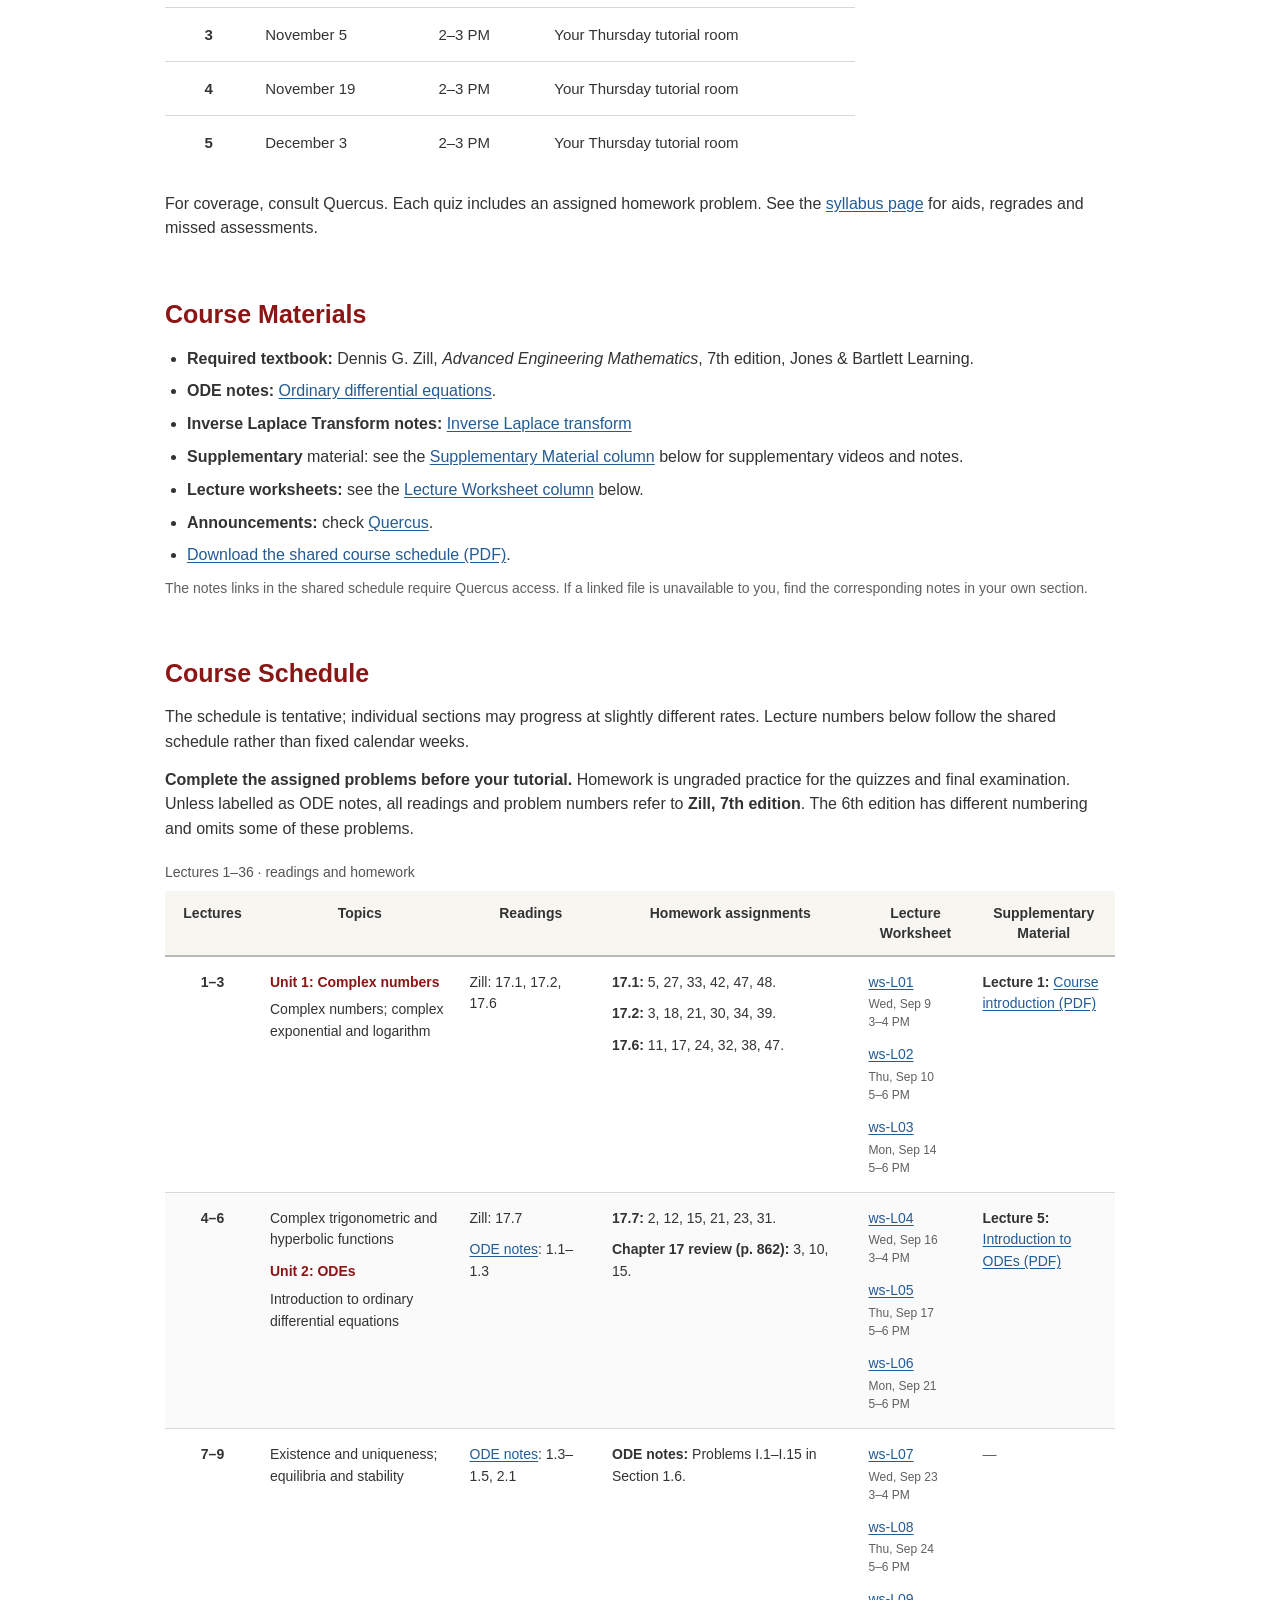
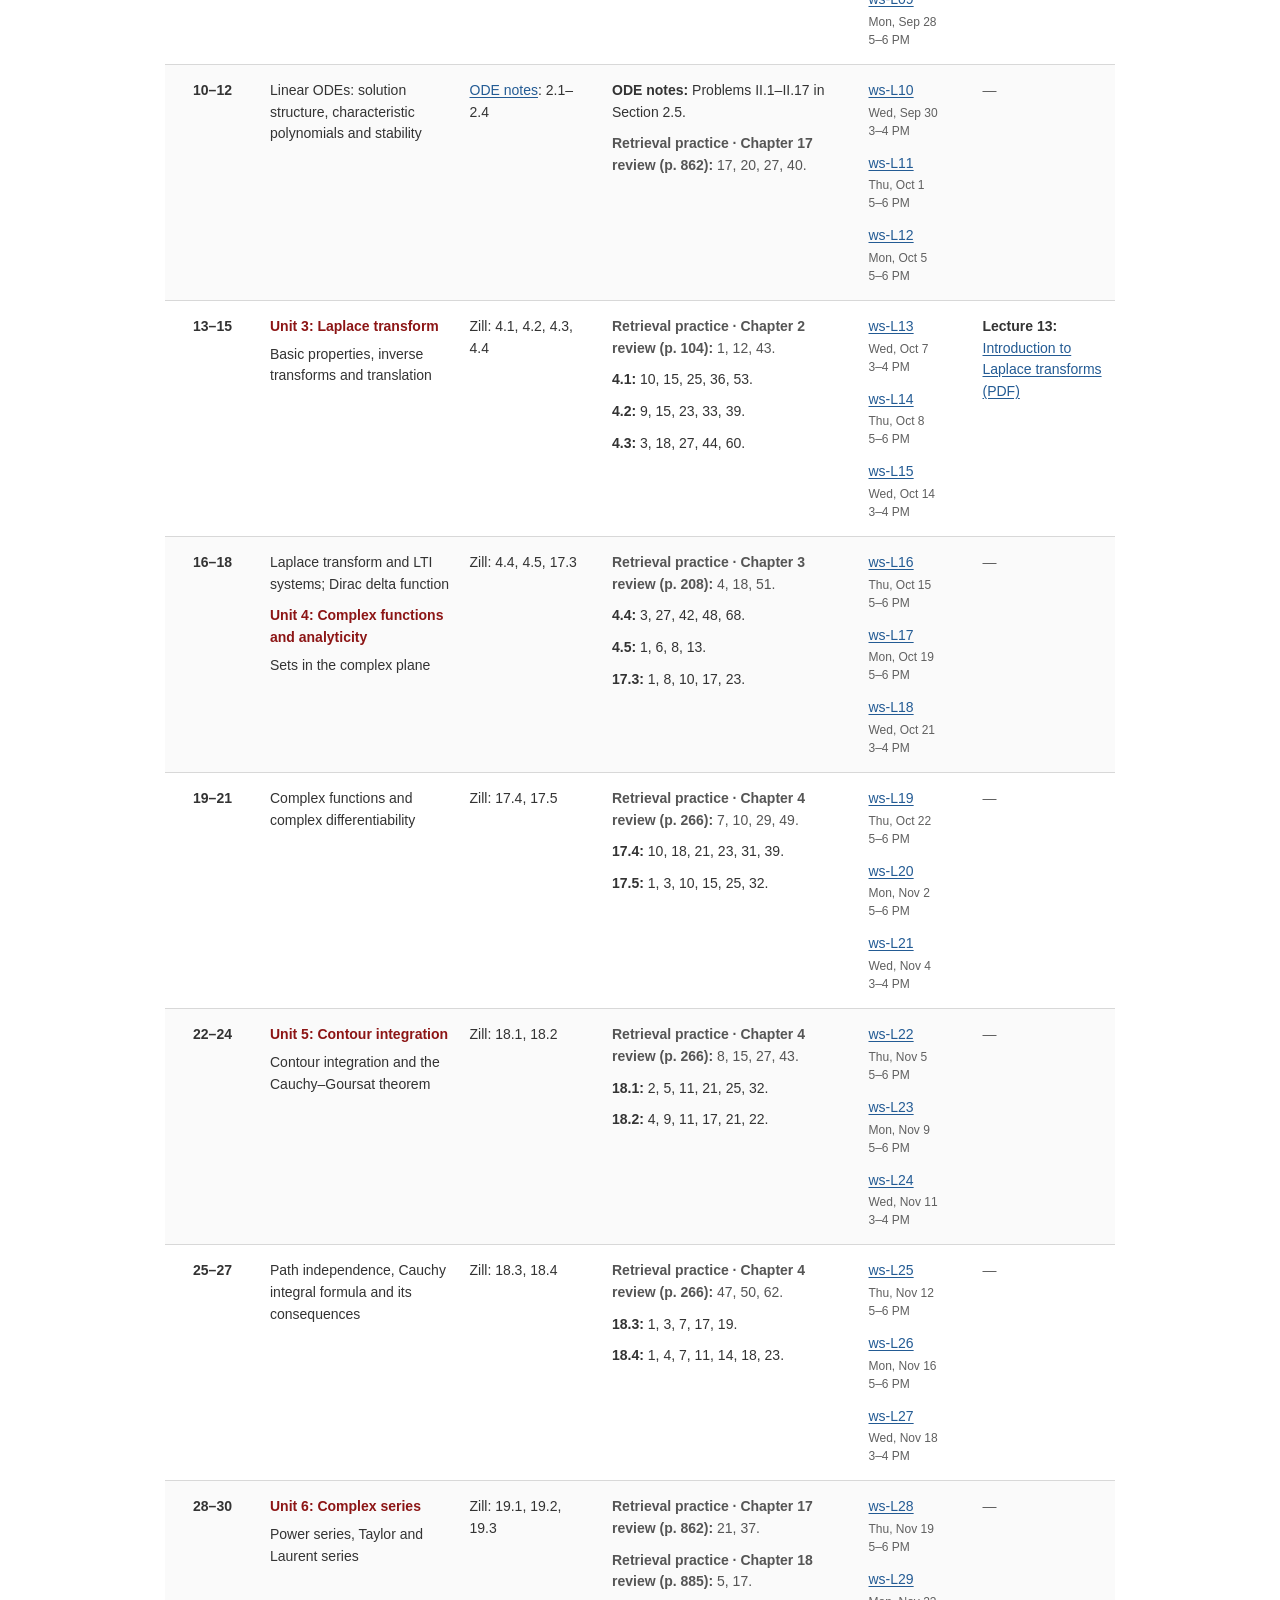
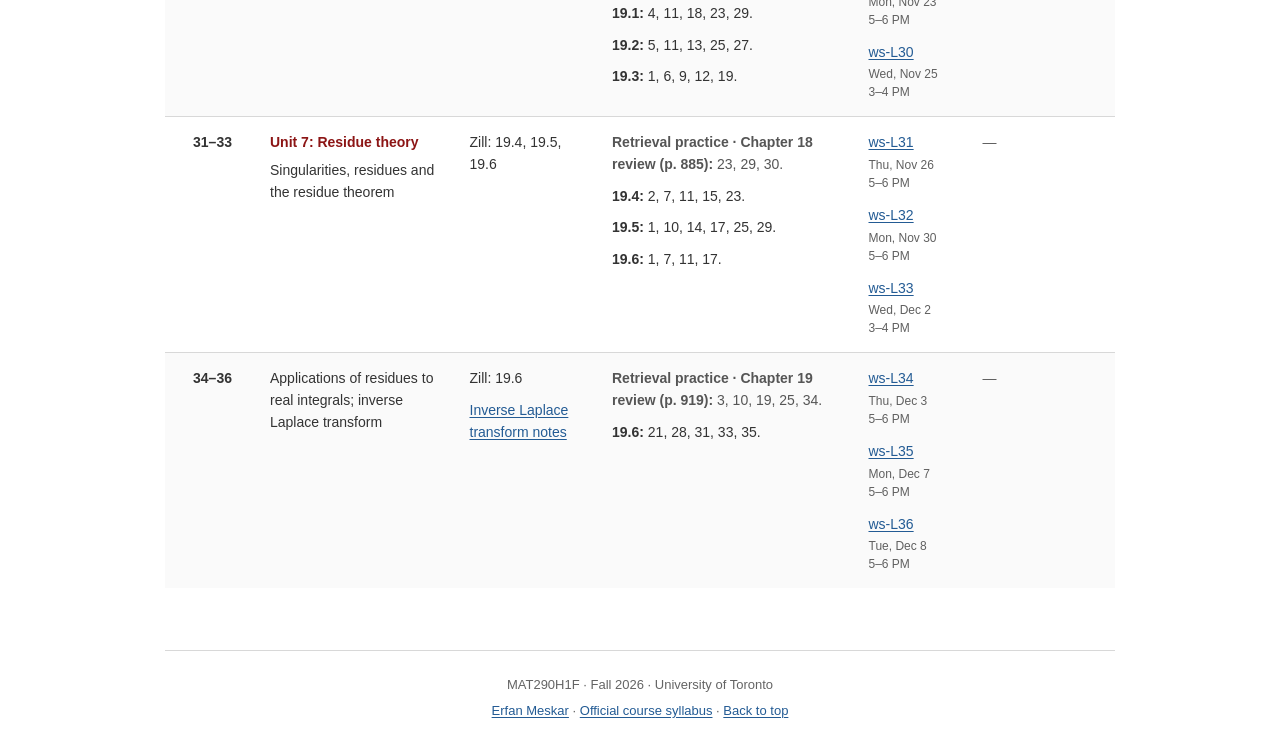
==== commit ac5d756d: "added more worksheet and supplementary material" ====
--- a/docs/index.html
+++ b/docs/index.html
@@ -392,8 +392,10 @@
 </ul>
 </td>
 <td data-label="Supplementary Material">
-<!-- Add video or reading links for lectures 1-3 here. -->
-<span class="secondary">—</span>
+<p>
+<strong>Lecture 1:</strong> <a href="files/Course-Intro.pdf">Course
+introduction (PDF)</a>
+</p>
 </td>
 </tr>
 <tr id="lectures-4-6">
@@ -441,8 +443,10 @@
 </ul>
 </td>
 <td data-label="Supplementary Material">
-<!-- Add video or reading links for lectures 4-6 here. -->
-<span class="secondary">—</span>
+<p>
+<strong>Lecture 5:</strong> <a href="files/Intro-ODE.pdf">Introduction
+to ODEs (PDF)</a>
+</p>
 </td>
 </tr>
 <tr id="lectures-7-9">
@@ -565,8 +569,11 @@
 </ul>
 </td>
 <td data-label="Supplementary Material">
-<!-- Add video or reading links for lectures 13-15 here. -->
-<span class="secondary">—</span>
+<p>
+<strong>Lecture 13:</strong>
+<a href="files/Intro-Laplace.pdf">Introduction to Laplace transforms
+(PDF)</a>
+</p>
 </td>
 </tr>
 <tr id="lectures-16-18">
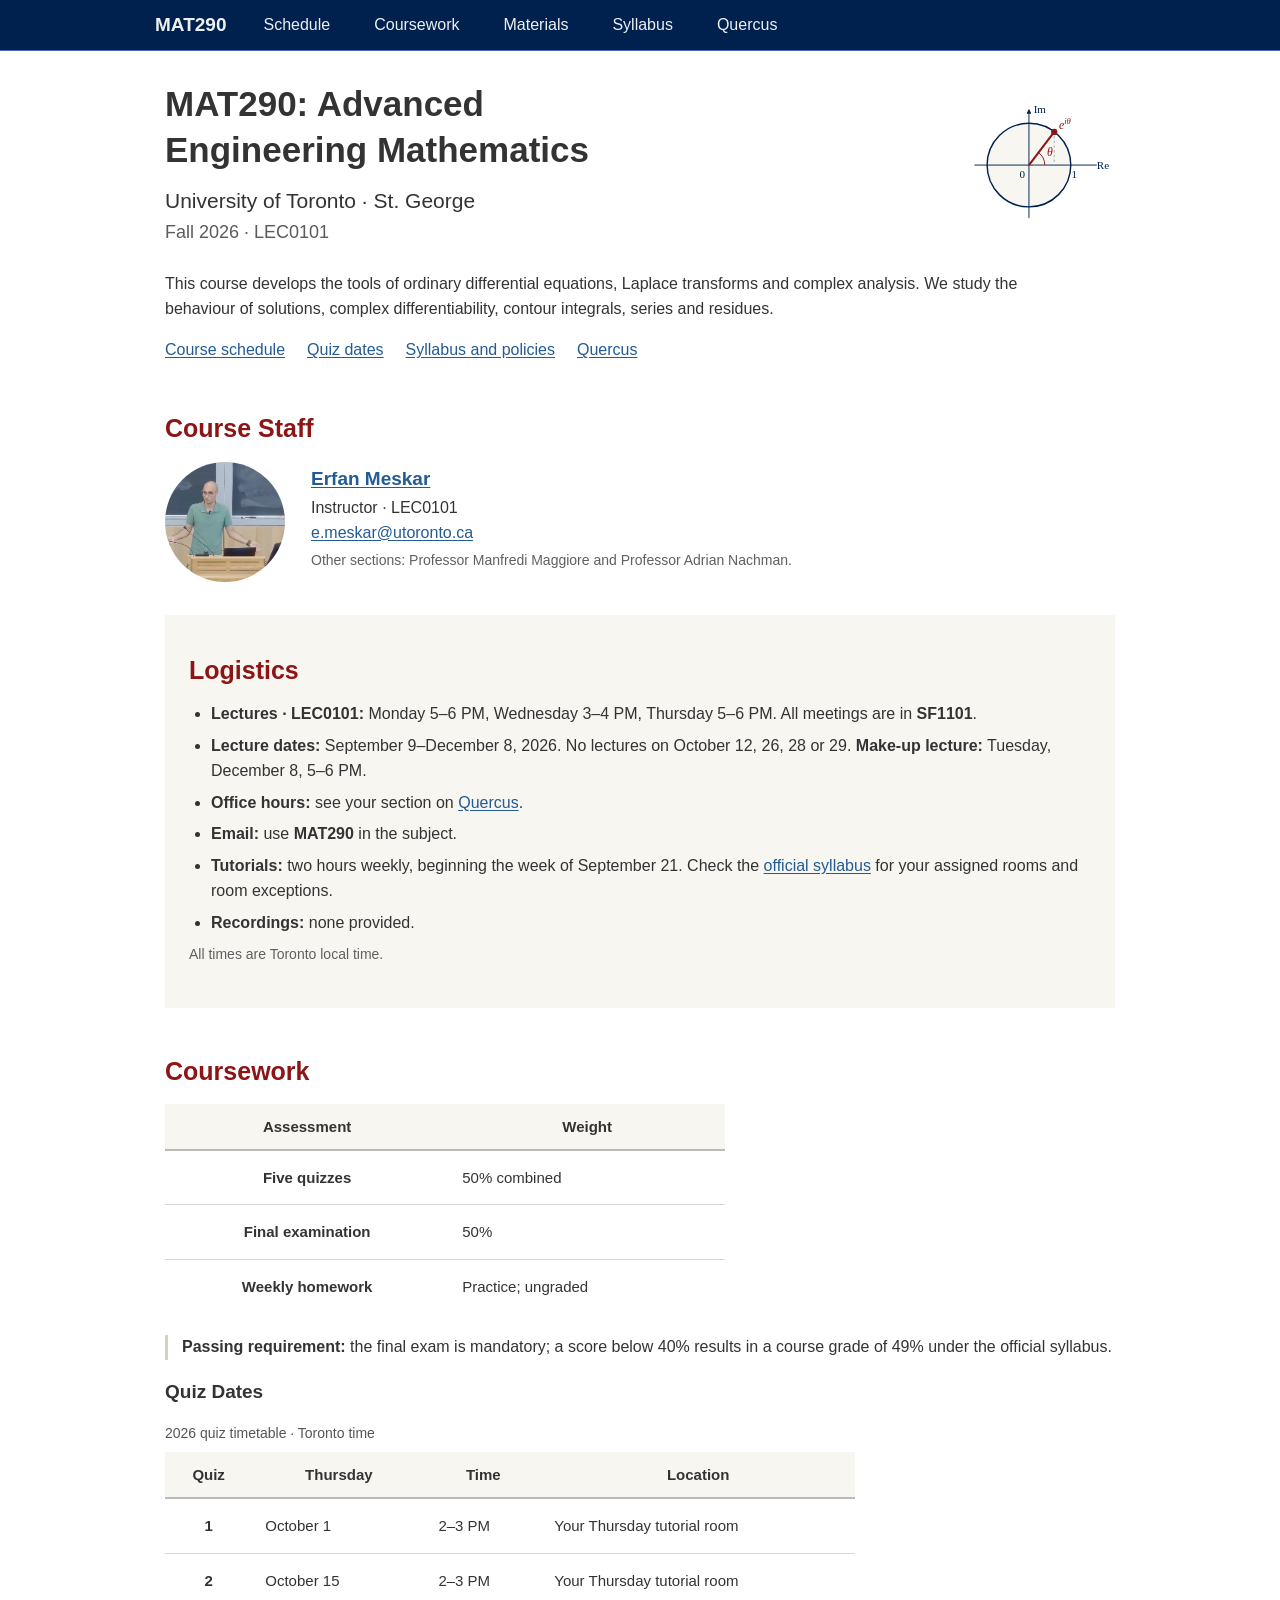
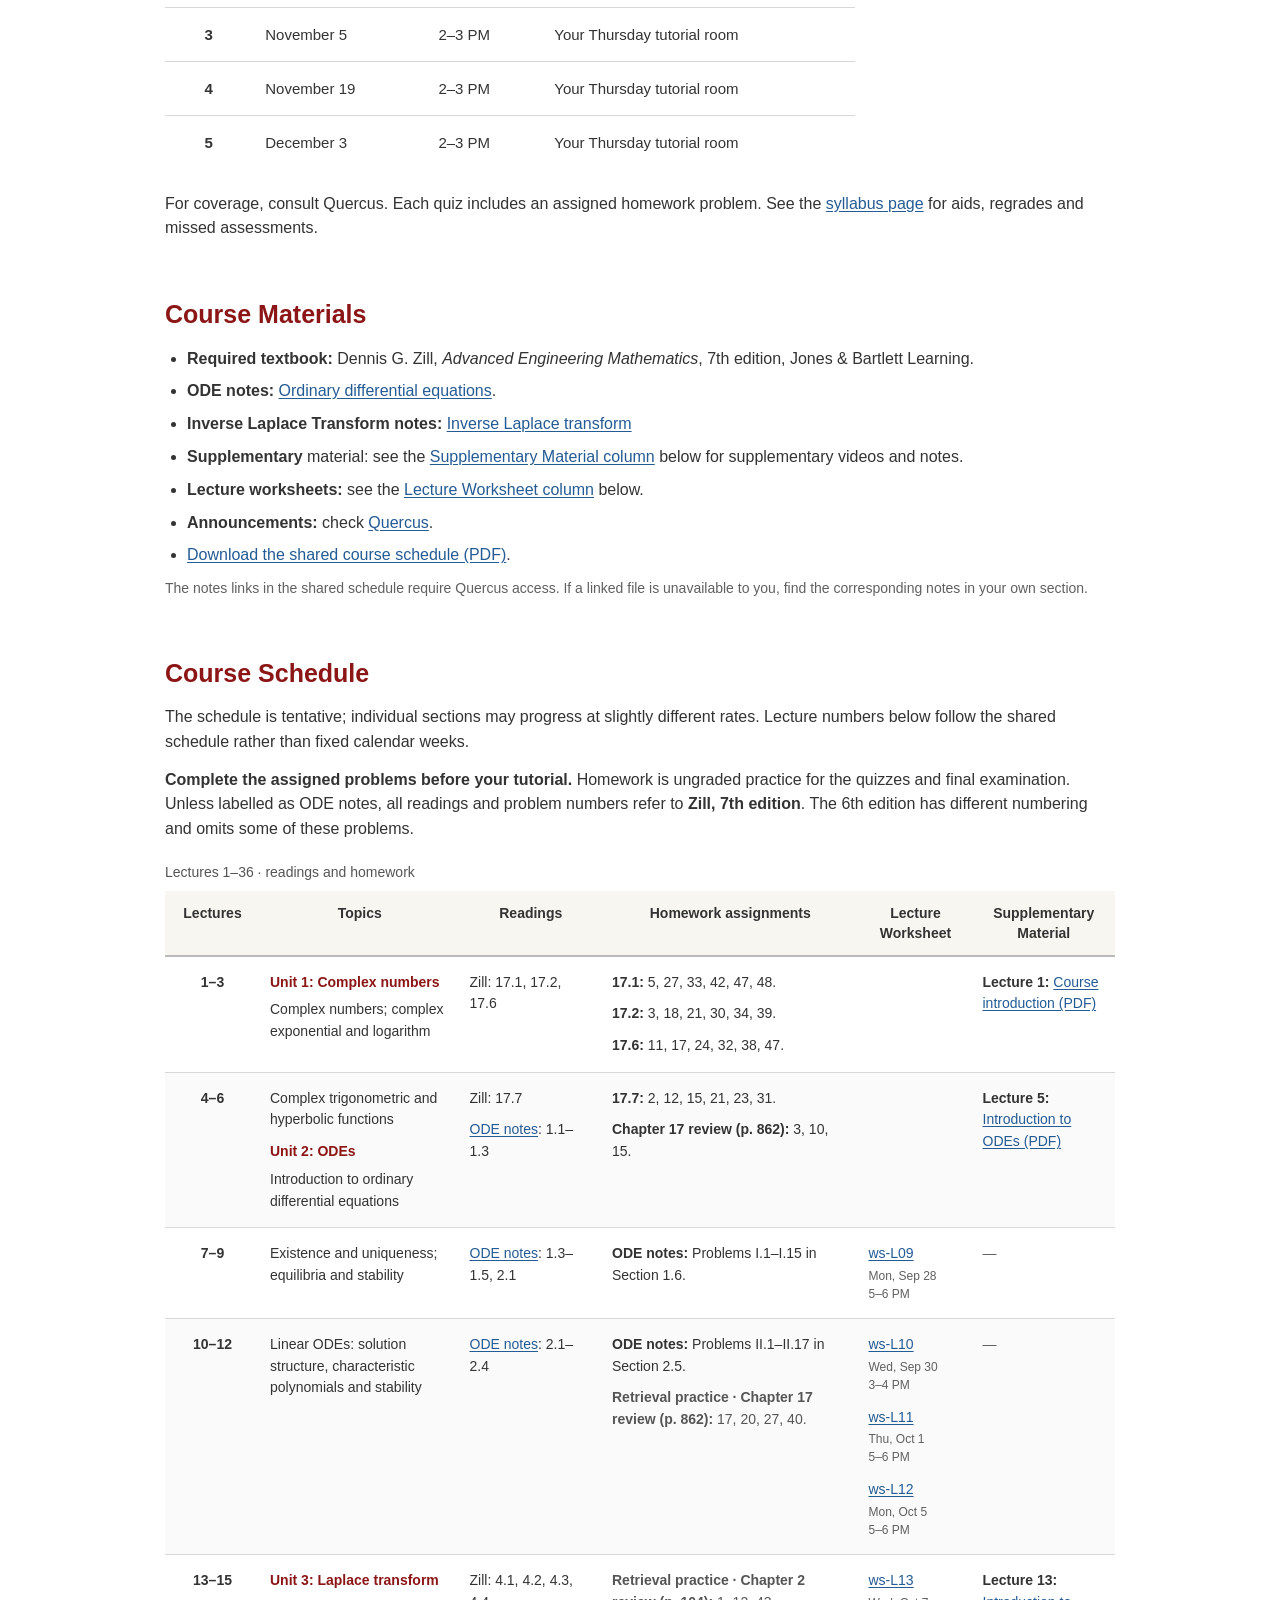
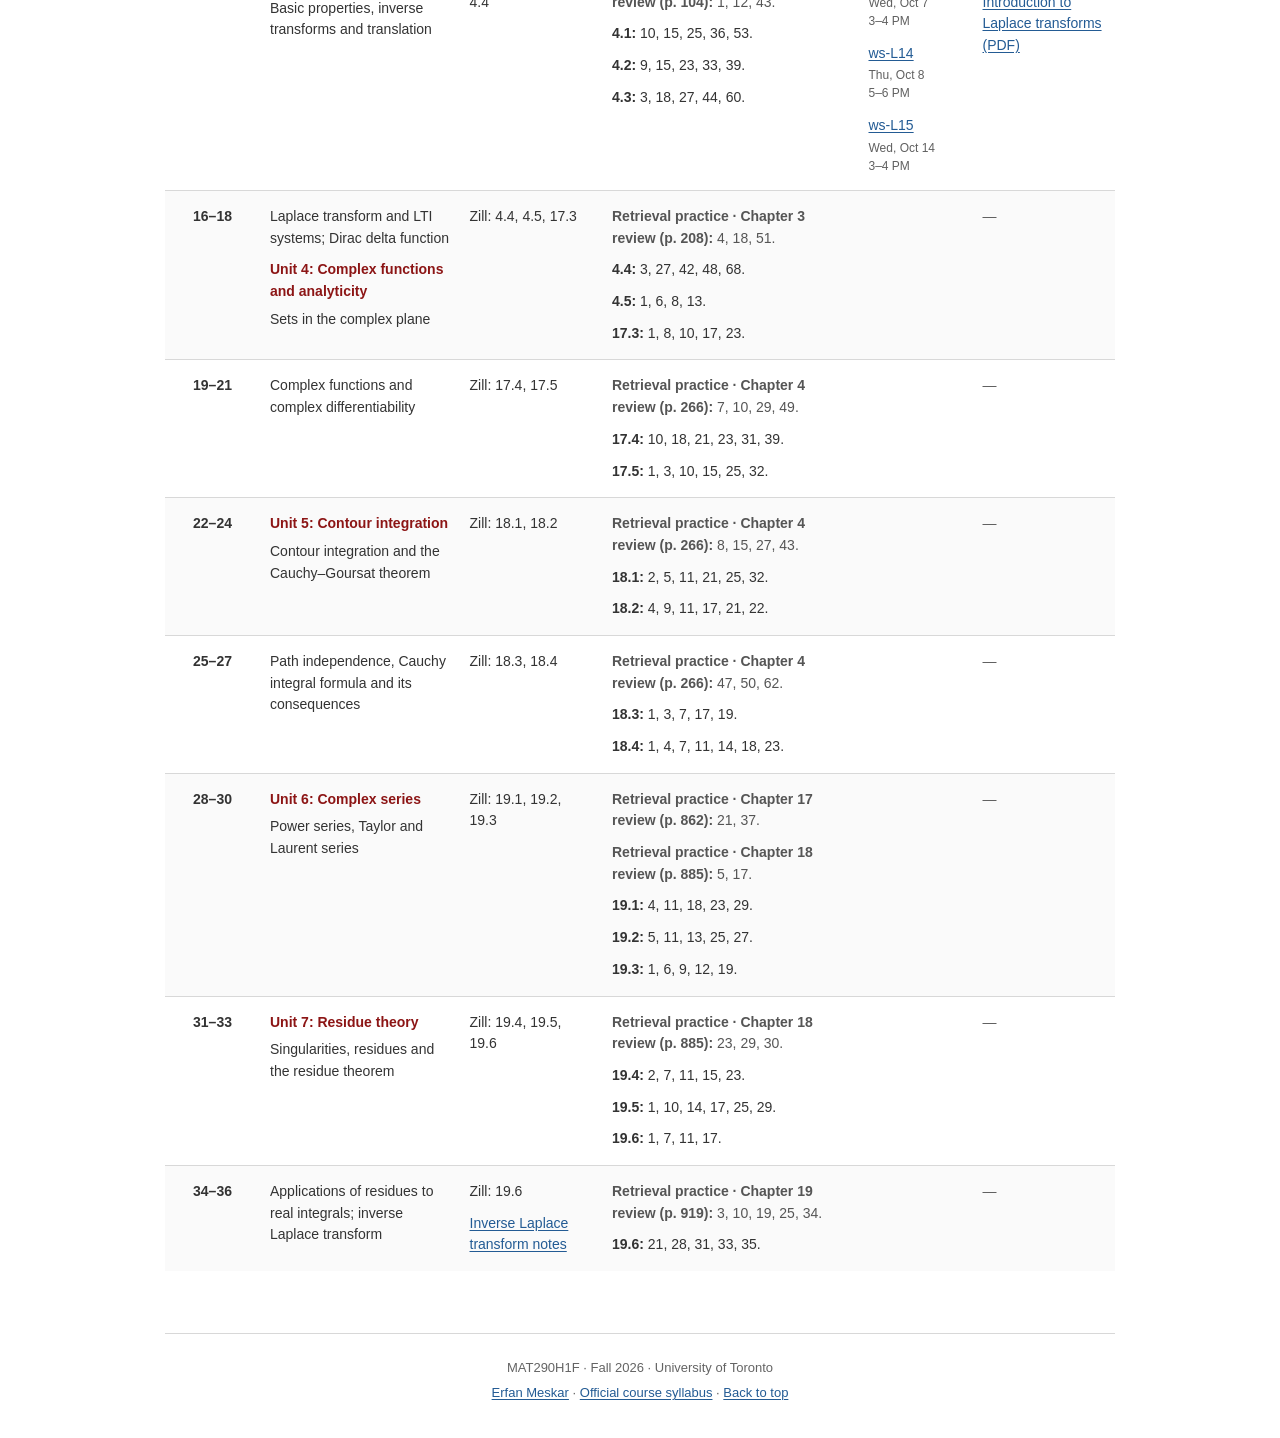
==== commit 8c662a4b: "organized lecture worksheet columns" ====
--- a/docs/index.html
+++ b/docs/index.html
@@ -78,7 +78,8 @@
 LEC0101<br><a href="mailto:e.meskar@utoronto.ca">e.meskar@utoronto.ca</a>
 </p>
 <p class="secondary">
-Other sections: Manfredi Maggiore and Adrian Nachman.
+Other sections: Professor Manfredi Maggiore and Professor Adrian
+Nachman.
 </p>
 </div>
 </div>
@@ -376,20 +377,7 @@
 </p>
 </td>
 <td data-label="Lecture Worksheet">
-<ul class="worksheet-links">
-<li>
-<a class="worksheet-link" href="worksheet/ws-L01.pdf" data-available-from="2026-09-07T09:00:00-04:00" data-available-until="2026-12-29T21:00:00-05:00" aria-describedby="worksheet-time-L01" title="Lecture 1: Wednesday, September 9, 2026, 3–4 PM (Toronto time)">ws-L01</a><time id="worksheet-time-L01" class="worksheet-time" datetime="2026-09-09T15:00:00-04:00">Wed,
-Sep 9<br>3–4 PM</time>
-</li>
-<li>
-<a class="worksheet-link" href="worksheet/ws-L02.pdf" data-available-from="2026-09-07T09:00:00-04:00" data-available-until="2026-12-29T21:00:00-05:00" aria-describedby="worksheet-time-L02" title="Lecture 2: Thursday, September 10, 2026, 5–6 PM (Toronto time)">ws-L02</a><time id="worksheet-time-L02" class="worksheet-time" datetime="2026-09-10T17:00:00-04:00">Thu,
-Sep 10<br>5–6 PM</time>
-</li>
-<li>
-<a class="worksheet-link" href="worksheet/ws-L03.pdf" data-available-from="2026-09-07T09:00:00-04:00" data-available-until="2026-12-29T21:00:00-05:00" aria-describedby="worksheet-time-L03" title="Lecture 3: Monday, September 14, 2026, 5–6 PM (Toronto time)">ws-L03</a><time id="worksheet-time-L03" class="worksheet-time" datetime="2026-09-14T17:00:00-04:00">Mon,
-Sep 14<br>5–6 PM</time>
-</li>
-</ul>
+<!-- <ul class="worksheet-links"><li><a class="worksheet-link" href="worksheet/ws-L01.pdf" data-available-from="2026-09-07T09:00:00-04:00" data-available-until="2026-12-29T21:00:00-05:00" aria-describedby="worksheet-time-L01" title="Lecture 1: Wednesday, September 9, 2026, 3–4 PM (Toronto time)">ws-L01</a><time id="worksheet-time-L01" class="worksheet-time" datetime="2026-09-09T15:00:00-04:00">Wed, Sep 9<br>3–4 PM</time></li><li><a class="worksheet-link" href="worksheet/ws-L02.pdf" data-available-from="2026-09-07T09:00:00-04:00" data-available-until="2026-12-29T21:00:00-05:00" aria-describedby="worksheet-time-L02" title="Lecture 2: Thursday, September 10, 2026, 5–6 PM (Toronto time)">ws-L02</a><time id="worksheet-time-L02" class="worksheet-time" datetime="2026-09-10T17:00:00-04:00">Thu, Sep 10<br>5–6 PM</time></li><li><a class="worksheet-link" href="worksheet/ws-L03.pdf" data-available-from="2026-09-07T09:00:00-04:00" data-available-until="2026-12-29T21:00:00-05:00" aria-describedby="worksheet-time-L03" title="Lecture 3: Monday, September 14, 2026, 5–6 PM (Toronto time)">ws-L03</a><time id="worksheet-time-L03" class="worksheet-time" datetime="2026-09-14T17:00:00-04:00">Mon, Sep 14<br>5–6 PM</time></li></ul> -->
 </td>
 <td data-label="Supplementary Material">
 <p>
@@ -427,20 +415,7 @@
 </p>
 </td>
 <td data-label="Lecture Worksheet">
-<ul class="worksheet-links">
-<li>
-<a class="worksheet-link" href="worksheet/ws-L04.pdf" data-available-from="2026-09-07T09:00:00-04:00" data-available-until="2026-12-29T21:00:00-05:00" aria-describedby="worksheet-time-L04" title="Lecture 4: Wednesday, September 16, 2026, 3–4 PM (Toronto time)">ws-L04</a><time id="worksheet-time-L04" class="worksheet-time" datetime="2026-09-16T15:00:00-04:00">Wed,
-Sep 16<br>3–4 PM</time>
-</li>
-<li>
-<a class="worksheet-link" href="worksheet/ws-L05.pdf" data-available-from="2026-09-07T09:00:00-04:00" data-available-until="2026-12-29T21:00:00-05:00" aria-describedby="worksheet-time-L05" title="Lecture 5: Thursday, September 17, 2026, 5–6 PM (Toronto time)">ws-L05</a><time id="worksheet-time-L05" class="worksheet-time" datetime="2026-09-17T17:00:00-04:00">Thu,
-Sep 17<br>5–6 PM</time>
-</li>
-<li>
-<a class="worksheet-link" href="worksheet/ws-L06.pdf" data-available-from="2026-09-07T09:00:00-04:00" data-available-until="2026-12-29T21:00:00-05:00" aria-describedby="worksheet-time-L06" title="Lecture 6: Monday, September 21, 2026, 5–6 PM (Toronto time)">ws-L06</a><time id="worksheet-time-L06" class="worksheet-time" datetime="2026-09-21T17:00:00-04:00">Mon,
-Sep 21<br>5–6 PM</time>
-</li>
-</ul>
+<!-- <ul class="worksheet-links"><li><a class="worksheet-link" href="worksheet/ws-L04.pdf" data-available-from="2026-09-07T09:00:00-04:00" data-available-until="2026-12-29T21:00:00-05:00" aria-describedby="worksheet-time-L04" title="Lecture 4: Wednesday, September 16, 2026, 3–4 PM (Toronto time)">ws-L04</a><time id="worksheet-time-L04" class="worksheet-time" datetime="2026-09-16T15:00:00-04:00">Wed, Sep 16<br>3–4 PM</time></li><li><a class="worksheet-link" href="worksheet/ws-L05.pdf" data-available-from="2026-09-07T09:00:00-04:00" data-available-until="2026-12-29T21:00:00-05:00" aria-describedby="worksheet-time-L05" title="Lecture 5: Thursday, September 17, 2026, 5–6 PM (Toronto time)">ws-L05</a><time id="worksheet-time-L05" class="worksheet-time" datetime="2026-09-17T17:00:00-04:00">Thu, Sep 17<br>5–6 PM</time></li><li><a class="worksheet-link" href="worksheet/ws-L06.pdf" data-available-from="2026-09-07T09:00:00-04:00" data-available-until="2026-12-29T21:00:00-05:00" aria-describedby="worksheet-time-L06" title="Lecture 6: Monday, September 21, 2026, 5–6 PM (Toronto time)">ws-L06</a><time id="worksheet-time-L06" class="worksheet-time" datetime="2026-09-21T17:00:00-04:00">Mon, Sep 21<br>5–6 PM</time></li></ul> -->
 </td>
 <td data-label="Supplementary Material">
 <p>
@@ -465,14 +440,7 @@
 </td>
 <td data-label="Lecture Worksheet">
 <ul class="worksheet-links">
-<li>
-<a class="worksheet-link" href="worksheet/ws-L07.pdf" data-available-from="2026-09-07T09:00:00-04:00" data-available-until="2026-12-29T21:00:00-05:00" aria-describedby="worksheet-time-L07" title="Lecture 7: Wednesday, September 23, 2026, 3–4 PM (Toronto time)">ws-L07</a><time id="worksheet-time-L07" class="worksheet-time" datetime="2026-09-23T15:00:00-04:00">Wed,
-Sep 23<br>3–4 PM</time>
-</li>
-<li>
-<a class="worksheet-link" href="worksheet/ws-L08.pdf" data-available-from="2026-09-07T09:00:00-04:00" data-available-until="2026-12-29T21:00:00-05:00" aria-describedby="worksheet-time-L08" title="Lecture 8: Thursday, September 24, 2026, 5–6 PM (Toronto time)">ws-L08</a><time id="worksheet-time-L08" class="worksheet-time" datetime="2026-09-24T17:00:00-04:00">Thu,
-Sep 24<br>5–6 PM</time>
-</li>
+<!-- <li><a class="worksheet-link" href="worksheet/ws-L07.pdf" data-available-from="2026-09-07T09:00:00-04:00" data-available-until="2026-12-29T21:00:00-05:00" aria-describedby="worksheet-time-L07" title="Lecture 7: Wednesday, September 23, 2026, 3–4 PM (Toronto time)">ws-L07</a><time id="worksheet-time-L07" class="worksheet-time" datetime="2026-09-23T15:00:00-04:00">Wed, Sep 23<br>3–4 PM</time></li><li><a class="worksheet-link" href="worksheet/ws-L08.pdf" data-available-from="2026-09-07T09:00:00-04:00" data-available-until="2026-12-29T21:00:00-05:00" aria-describedby="worksheet-time-L08" title="Lecture 8: Thursday, September 24, 2026, 5–6 PM (Toronto time)">ws-L08</a><time id="worksheet-time-L08" class="worksheet-time" datetime="2026-09-24T17:00:00-04:00">Thu, Sep 24<br>5–6 PM</time></li> -->
 <li>
 <a class="worksheet-link" href="worksheet/ws-L09.pdf" data-available-from="2026-09-07T09:00:00-04:00" data-available-until="2026-12-29T21:00:00-05:00" aria-describedby="worksheet-time-L09" title="Lecture 9: Monday, September 28, 2026, 5–6 PM (Toronto time)">ws-L09</a><time id="worksheet-time-L09" class="worksheet-time" datetime="2026-09-28T17:00:00-04:00">Mon,
 Sep 28<br>5–6 PM</time>
@@ -606,20 +574,7 @@
 </p>
 </td>
 <td data-label="Lecture Worksheet">
-<ul class="worksheet-links">
-<li>
-<a class="worksheet-link" href="worksheet/ws-L16.pdf" data-available-from="2026-09-07T09:00:00-04:00" data-available-until="2026-12-29T21:00:00-05:00" aria-describedby="worksheet-time-L16" title="Lecture 16: Thursday, October 15, 2026, 5–6 PM (Toronto time)">ws-L16</a><time id="worksheet-time-L16" class="worksheet-time" datetime="2026-10-15T17:00:00-04:00">Thu,
-Oct 15<br>5–6 PM</time>
-</li>
-<li>
-<a class="worksheet-link" href="worksheet/ws-L17.pdf" data-available-from="2026-09-07T09:00:00-04:00" data-available-until="2026-12-29T21:00:00-05:00" aria-describedby="worksheet-time-L17" title="Lecture 17: Monday, October 19, 2026, 5–6 PM (Toronto time)">ws-L17</a><time id="worksheet-time-L17" class="worksheet-time" datetime="2026-10-19T17:00:00-04:00">Mon,
-Oct 19<br>5–6 PM</time>
-</li>
-<li>
-<a class="worksheet-link" href="worksheet/ws-L18.pdf" data-available-from="2026-09-07T09:00:00-04:00" data-available-until="2026-12-29T21:00:00-05:00" aria-describedby="worksheet-time-L18" title="Lecture 18: Wednesday, October 21, 2026, 3–4 PM (Toronto time)">ws-L18</a><time id="worksheet-time-L18" class="worksheet-time" datetime="2026-10-21T15:00:00-04:00">Wed,
-Oct 21<br>3–4 PM</time>
-</li>
-</ul>
+<!-- <ul class="worksheet-links"><li><a class="worksheet-link" href="worksheet/ws-L16.pdf" data-available-from="2026-09-07T09:00:00-04:00" data-available-until="2026-12-29T21:00:00-05:00" aria-describedby="worksheet-time-L16" title="Lecture 16: Thursday, October 15, 2026, 5–6 PM (Toronto time)">ws-L16</a><time id="worksheet-time-L16" class="worksheet-time" datetime="2026-10-15T17:00:00-04:00">Thu, Oct 15<br>5–6 PM</time></li><li><a class="worksheet-link" href="worksheet/ws-L17.pdf" data-available-from="2026-09-07T09:00:00-04:00" data-available-until="2026-12-29T21:00:00-05:00" aria-describedby="worksheet-time-L17" title="Lecture 17: Monday, October 19, 2026, 5–6 PM (Toronto time)">ws-L17</a><time id="worksheet-time-L17" class="worksheet-time" datetime="2026-10-19T17:00:00-04:00">Mon, Oct 19<br>5–6 PM</time></li><li><a class="worksheet-link" href="worksheet/ws-L18.pdf" data-available-from="2026-09-07T09:00:00-04:00" data-available-until="2026-12-29T21:00:00-05:00" aria-describedby="worksheet-time-L18" title="Lecture 18: Wednesday, October 21, 2026, 3–4 PM (Toronto time)">ws-L18</a><time id="worksheet-time-L18" class="worksheet-time" datetime="2026-10-21T15:00:00-04:00">Wed, Oct 21<br>3–4 PM</time></li></ul> -->
 </td>
 <td data-label="Supplementary Material">
 <!-- Add video or reading links for lectures 16-18 here. -->
@@ -649,20 +604,7 @@
 </p>
 </td>
 <td data-label="Lecture Worksheet">
-<ul class="worksheet-links">
-<li>
-<a class="worksheet-link" href="worksheet/ws-L19.pdf" data-available-from="2026-09-07T09:00:00-04:00" data-available-until="2026-12-29T21:00:00-05:00" aria-describedby="worksheet-time-L19" title="Lecture 19: Thursday, October 22, 2026, 5–6 PM (Toronto time)">ws-L19</a><time id="worksheet-time-L19" class="worksheet-time" datetime="2026-10-22T17:00:00-04:00">Thu,
-Oct 22<br>5–6 PM</time>
-</li>
-<li>
-<a class="worksheet-link" href="worksheet/ws-L20.pdf" data-available-from="2026-09-07T09:00:00-04:00" data-available-until="2026-12-29T21:00:00-05:00" aria-describedby="worksheet-time-L20" title="Lecture 20: Monday, November 2, 2026, 5–6 PM (Toronto time)">ws-L20</a><time id="worksheet-time-L20" class="worksheet-time" datetime="2026-11-02T17:00:00-05:00">Mon,
-Nov 2<br>5–6 PM</time>
-</li>
-<li>
-<a class="worksheet-link" href="worksheet/ws-L21.pdf" data-available-from="2026-09-07T09:00:00-04:00" data-available-until="2026-12-29T21:00:00-05:00" aria-describedby="worksheet-time-L21" title="Lecture 21: Wednesday, November 4, 2026, 3–4 PM (Toronto time)">ws-L21</a><time id="worksheet-time-L21" class="worksheet-time" datetime="2026-11-04T15:00:00-05:00">Wed,
-Nov 4<br>3–4 PM</time>
-</li>
-</ul>
+<!-- <ul class="worksheet-links"><li><a class="worksheet-link" href="worksheet/ws-L19.pdf" data-available-from="2026-09-07T09:00:00-04:00" data-available-until="2026-12-29T21:00:00-05:00" aria-describedby="worksheet-time-L19" title="Lecture 19: Thursday, October 22, 2026, 5–6 PM (Toronto time)">ws-L19</a><time id="worksheet-time-L19" class="worksheet-time" datetime="2026-10-22T17:00:00-04:00">Thu, Oct 22<br>5–6 PM</time></li><li><a class="worksheet-link" href="worksheet/ws-L20.pdf" data-available-from="2026-09-07T09:00:00-04:00" data-available-until="2026-12-29T21:00:00-05:00" aria-describedby="worksheet-time-L20" title="Lecture 20: Monday, November 2, 2026, 5–6 PM (Toronto time)">ws-L20</a><time id="worksheet-time-L20" class="worksheet-time" datetime="2026-11-02T17:00:00-05:00">Mon, Nov 2<br>5–6 PM</time></li><li><a class="worksheet-link" href="worksheet/ws-L21.pdf" data-available-from="2026-09-07T09:00:00-04:00" data-available-until="2026-12-29T21:00:00-05:00" aria-describedby="worksheet-time-L21" title="Lecture 21: Wednesday, November 4, 2026, 3–4 PM (Toronto time)">ws-L21</a><time id="worksheet-time-L21" class="worksheet-time" datetime="2026-11-04T15:00:00-05:00">Wed, Nov 4<br>3–4 PM</time></li></ul> -->
 </td>
 <td data-label="Supplementary Material">
 <!-- Add video or reading links for lectures 19-21 here. -->
@@ -693,20 +635,7 @@
 </p>
 </td>
 <td data-label="Lecture Worksheet">
-<ul class="worksheet-links">
-<li>
-<a class="worksheet-link" href="worksheet/ws-L22.pdf" data-available-from="2026-09-07T09:00:00-04:00" data-available-until="2026-12-29T21:00:00-05:00" aria-describedby="worksheet-time-L22" title="Lecture 22: Thursday, November 5, 2026, 5–6 PM (Toronto time)">ws-L22</a><time id="worksheet-time-L22" class="worksheet-time" datetime="2026-11-05T17:00:00-05:00">Thu,
-Nov 5<br>5–6 PM</time>
-</li>
-<li>
-<a class="worksheet-link" href="worksheet/ws-L23.pdf" data-available-from="2026-09-07T09:00:00-04:00" data-available-until="2026-12-29T21:00:00-05:00" aria-describedby="worksheet-time-L23" title="Lecture 23: Monday, November 9, 2026, 5–6 PM (Toronto time)">ws-L23</a><time id="worksheet-time-L23" class="worksheet-time" datetime="2026-11-09T17:00:00-05:00">Mon,
-Nov 9<br>5–6 PM</time>
-</li>
-<li>
-<a class="worksheet-link" href="worksheet/ws-L24.pdf" data-available-from="2026-09-07T09:00:00-04:00" data-available-until="2026-12-29T21:00:00-05:00" aria-describedby="worksheet-time-L24" title="Lecture 24: Wednesday, November 11, 2026, 3–4 PM (Toronto time)">ws-L24</a><time id="worksheet-time-L24" class="worksheet-time" datetime="2026-11-11T15:00:00-05:00">Wed,
-Nov 11<br>3–4 PM</time>
-</li>
-</ul>
+<!-- <ul class="worksheet-links"><li><a class="worksheet-link" href="worksheet/ws-L22.pdf" data-available-from="2026-09-07T09:00:00-04:00" data-available-until="2026-12-29T21:00:00-05:00" aria-describedby="worksheet-time-L22" title="Lecture 22: Thursday, November 5, 2026, 5–6 PM (Toronto time)">ws-L22</a><time id="worksheet-time-L22" class="worksheet-time" datetime="2026-11-05T17:00:00-05:00">Thu, Nov 5<br>5–6 PM</time></li><li><a class="worksheet-link" href="worksheet/ws-L23.pdf" data-available-from="2026-09-07T09:00:00-04:00" data-available-until="2026-12-29T21:00:00-05:00" aria-describedby="worksheet-time-L23" title="Lecture 23: Monday, November 9, 2026, 5–6 PM (Toronto time)">ws-L23</a><time id="worksheet-time-L23" class="worksheet-time" datetime="2026-11-09T17:00:00-05:00">Mon, Nov 9<br>5–6 PM</time></li><li><a class="worksheet-link" href="worksheet/ws-L24.pdf" data-available-from="2026-09-07T09:00:00-04:00" data-available-until="2026-12-29T21:00:00-05:00" aria-describedby="worksheet-time-L24" title="Lecture 24: Wednesday, November 11, 2026, 3–4 PM (Toronto time)">ws-L24</a><time id="worksheet-time-L24" class="worksheet-time" datetime="2026-11-11T15:00:00-05:00">Wed, Nov 11<br>3–4 PM</time></li></ul> -->
 </td>
 <td data-label="Supplementary Material">
 <!-- Add video or reading links for lectures 22-24 here. -->
@@ -736,20 +665,7 @@
 </p>
 </td>
 <td data-label="Lecture Worksheet">
-<ul class="worksheet-links">
-<li>
-<a class="worksheet-link" href="worksheet/ws-L25.pdf" data-available-from="2026-09-07T09:00:00-04:00" data-available-until="2026-12-29T21:00:00-05:00" aria-describedby="worksheet-time-L25" title="Lecture 25: Thursday, November 12, 2026, 5–6 PM (Toronto time)">ws-L25</a><time id="worksheet-time-L25" class="worksheet-time" datetime="2026-11-12T17:00:00-05:00">Thu,
-Nov 12<br>5–6 PM</time>
-</li>
-<li>
-<a class="worksheet-link" href="worksheet/ws-L26.pdf" data-available-from="2026-09-07T09:00:00-04:00" data-available-until="2026-12-29T21:00:00-05:00" aria-describedby="worksheet-time-L26" title="Lecture 26: Monday, November 16, 2026, 5–6 PM (Toronto time)">ws-L26</a><time id="worksheet-time-L26" class="worksheet-time" datetime="2026-11-16T17:00:00-05:00">Mon,
-Nov 16<br>5–6 PM</time>
-</li>
-<li>
-<a class="worksheet-link" href="worksheet/ws-L27.pdf" data-available-from="2026-09-07T09:00:00-04:00" data-available-until="2026-12-29T21:00:00-05:00" aria-describedby="worksheet-time-L27" title="Lecture 27: Wednesday, November 18, 2026, 3–4 PM (Toronto time)">ws-L27</a><time id="worksheet-time-L27" class="worksheet-time" datetime="2026-11-18T15:00:00-05:00">Wed,
-Nov 18<br>3–4 PM</time>
-</li>
-</ul>
+<!-- <ul class="worksheet-links"><li><a class="worksheet-link" href="worksheet/ws-L25.pdf" data-available-from="2026-09-07T09:00:00-04:00" data-available-until="2026-12-29T21:00:00-05:00" aria-describedby="worksheet-time-L25" title="Lecture 25: Thursday, November 12, 2026, 5–6 PM (Toronto time)">ws-L25</a><time id="worksheet-time-L25" class="worksheet-time" datetime="2026-11-12T17:00:00-05:00">Thu, Nov 12<br>5–6 PM</time></li><li><a class="worksheet-link" href="worksheet/ws-L26.pdf" data-available-from="2026-09-07T09:00:00-04:00" data-available-until="2026-12-29T21:00:00-05:00" aria-describedby="worksheet-time-L26" title="Lecture 26: Monday, November 16, 2026, 5–6 PM (Toronto time)">ws-L26</a><time id="worksheet-time-L26" class="worksheet-time" datetime="2026-11-16T17:00:00-05:00">Mon, Nov 16<br>5–6 PM</time></li><li><a class="worksheet-link" href="worksheet/ws-L27.pdf" data-available-from="2026-09-07T09:00:00-04:00" data-available-until="2026-12-29T21:00:00-05:00" aria-describedby="worksheet-time-L27" title="Lecture 27: Wednesday, November 18, 2026, 3–4 PM (Toronto time)">ws-L27</a><time id="worksheet-time-L27" class="worksheet-time" datetime="2026-11-18T15:00:00-05:00">Wed, Nov 18<br>3–4 PM</time></li></ul> -->
 </td>
 <td data-label="Supplementary Material">
 <!-- Add video or reading links for lectures 25-27 here. -->
@@ -786,20 +702,7 @@
 </p>
 </td>
 <td data-label="Lecture Worksheet">
-<ul class="worksheet-links">
-<li>
-<a class="worksheet-link" href="worksheet/ws-L28.pdf" data-available-from="2026-09-07T09:00:00-04:00" data-available-until="2026-12-29T21:00:00-05:00" aria-describedby="worksheet-time-L28" title="Lecture 28: Thursday, November 19, 2026, 5–6 PM (Toronto time)">ws-L28</a><time id="worksheet-time-L28" class="worksheet-time" datetime="2026-11-19T17:00:00-05:00">Thu,
-Nov 19<br>5–6 PM</time>
-</li>
-<li>
-<a class="worksheet-link" href="worksheet/ws-L29.pdf" data-available-from="2026-09-07T09:00:00-04:00" data-available-until="2026-12-29T21:00:00-05:00" aria-describedby="worksheet-time-L29" title="Lecture 29: Monday, November 23, 2026, 5–6 PM (Toronto time)">ws-L29</a><time id="worksheet-time-L29" class="worksheet-time" datetime="2026-11-23T17:00:00-05:00">Mon,
-Nov 23<br>5–6 PM</time>
-</li>
-<li>
-<a class="worksheet-link" href="worksheet/ws-L30.pdf" data-available-from="2026-09-07T09:00:00-04:00" data-available-until="2026-12-29T21:00:00-05:00" aria-describedby="worksheet-time-L30" title="Lecture 30: Wednesday, November 25, 2026, 3–4 PM (Toronto time)">ws-L30</a><time id="worksheet-time-L30" class="worksheet-time" datetime="2026-11-25T15:00:00-05:00">Wed,
-Nov 25<br>3–4 PM</time>
-</li>
-</ul>
+<!-- <ul class="worksheet-links"><li><a class="worksheet-link" href="worksheet/ws-L28.pdf" data-available-from="2026-09-07T09:00:00-04:00" data-available-until="2026-12-29T21:00:00-05:00" aria-describedby="worksheet-time-L28" title="Lecture 28: Thursday, November 19, 2026, 5–6 PM (Toronto time)">ws-L28</a><time id="worksheet-time-L28" class="worksheet-time" datetime="2026-11-19T17:00:00-05:00">Thu, Nov 19<br>5–6 PM</time></li><li><a class="worksheet-link" href="worksheet/ws-L29.pdf" data-available-from="2026-09-07T09:00:00-04:00" data-available-until="2026-12-29T21:00:00-05:00" aria-describedby="worksheet-time-L29" title="Lecture 29: Monday, November 23, 2026, 5–6 PM (Toronto time)">ws-L29</a><time id="worksheet-time-L29" class="worksheet-time" datetime="2026-11-23T17:00:00-05:00">Mon, Nov 23<br>5–6 PM</time></li><li><a class="worksheet-link" href="worksheet/ws-L30.pdf" data-available-from="2026-09-07T09:00:00-04:00" data-available-until="2026-12-29T21:00:00-05:00" aria-describedby="worksheet-time-L30" title="Lecture 30: Wednesday, November 25, 2026, 3–4 PM (Toronto time)">ws-L30</a><time id="worksheet-time-L30" class="worksheet-time" datetime="2026-11-25T15:00:00-05:00">Wed, Nov 25<br>3–4 PM</time></li></ul> -->
 </td>
 <td data-label="Supplementary Material">
 <!-- Add video or reading links for lectures 28-30 here. -->
@@ -833,20 +736,7 @@
 </p>
 </td>
 <td data-label="Lecture Worksheet">
-<ul class="worksheet-links">
-<li>
-<a class="worksheet-link" href="worksheet/ws-L31.pdf" data-available-from="2026-09-07T09:00:00-04:00" data-available-until="2026-12-29T21:00:00-05:00" aria-describedby="worksheet-time-L31" title="Lecture 31: Thursday, November 26, 2026, 5–6 PM (Toronto time)">ws-L31</a><time id="worksheet-time-L31" class="worksheet-time" datetime="2026-11-26T17:00:00-05:00">Thu,
-Nov 26<br>5–6 PM</time>
-</li>
-<li>
-<a class="worksheet-link" href="worksheet/ws-L32.pdf" data-available-from="2026-09-07T09:00:00-04:00" data-available-until="2026-12-29T21:00:00-05:00" aria-describedby="worksheet-time-L32" title="Lecture 32: Monday, November 30, 2026, 5–6 PM (Toronto time)">ws-L32</a><time id="worksheet-time-L32" class="worksheet-time" datetime="2026-11-30T17:00:00-05:00">Mon,
-Nov 30<br>5–6 PM</time>
-</li>
-<li>
-<a class="worksheet-link" href="worksheet/ws-L33.pdf" data-available-from="2026-09-07T09:00:00-04:00" data-available-until="2026-12-29T21:00:00-05:00" aria-describedby="worksheet-time-L33" title="Lecture 33: Wednesday, December 2, 2026, 3–4 PM (Toronto time)">ws-L33</a><time id="worksheet-time-L33" class="worksheet-time" datetime="2026-12-02T15:00:00-05:00">Wed,
-Dec 2<br>3–4 PM</time>
-</li>
-</ul>
+<!-- <ul class="worksheet-links"><li><a class="worksheet-link" href="worksheet/ws-L31.pdf" data-available-from="2026-09-07T09:00:00-04:00" data-available-until="2026-12-29T21:00:00-05:00" aria-describedby="worksheet-time-L31" title="Lecture 31: Thursday, November 26, 2026, 5–6 PM (Toronto time)">ws-L31</a><time id="worksheet-time-L31" class="worksheet-time" datetime="2026-11-26T17:00:00-05:00">Thu, Nov 26<br>5–6 PM</time></li><li><a class="worksheet-link" href="worksheet/ws-L32.pdf" data-available-from="2026-09-07T09:00:00-04:00" data-available-until="2026-12-29T21:00:00-05:00" aria-describedby="worksheet-time-L32" title="Lecture 32: Monday, November 30, 2026, 5–6 PM (Toronto time)">ws-L32</a><time id="worksheet-time-L32" class="worksheet-time" datetime="2026-11-30T17:00:00-05:00">Mon, Nov 30<br>5–6 PM</time></li><li><a class="worksheet-link" href="worksheet/ws-L33.pdf" data-available-from="2026-09-07T09:00:00-04:00" data-available-until="2026-12-29T21:00:00-05:00" aria-describedby="worksheet-time-L33" title="Lecture 33: Wednesday, December 2, 2026, 3–4 PM (Toronto time)">ws-L33</a><time id="worksheet-time-L33" class="worksheet-time" datetime="2026-12-02T15:00:00-05:00">Wed, Dec 2<br>3–4 PM</time></li></ul> -->
 </td>
 <td data-label="Supplementary Material">
 <!-- Add video or reading links for lectures 31-33 here. -->
@@ -879,20 +769,7 @@
 </p>
 </td>
 <td data-label="Lecture Worksheet">
-<ul class="worksheet-links">
-<li>
-<a class="worksheet-link" href="worksheet/ws-L34.pdf" data-available-from="2026-09-07T09:00:00-04:00" data-available-until="2026-12-29T21:00:00-05:00" aria-describedby="worksheet-time-L34" title="Lecture 34: Thursday, December 3, 2026, 5–6 PM (Toronto time)">ws-L34</a><time id="worksheet-time-L34" class="worksheet-time" datetime="2026-12-03T17:00:00-05:00">Thu,
-Dec 3<br>5–6 PM</time>
-</li>
-<li>
-<a class="worksheet-link" href="worksheet/ws-L35.pdf" data-available-from="2026-09-07T09:00:00-04:00" data-available-until="2026-12-29T21:00:00-05:00" aria-describedby="worksheet-time-L35" title="Lecture 35: Monday, December 7, 2026, 5–6 PM (Toronto time)">ws-L35</a><time id="worksheet-time-L35" class="worksheet-time" datetime="2026-12-07T17:00:00-05:00">Mon,
-Dec 7<br>5–6 PM</time>
-</li>
-<li>
-<a class="worksheet-link" href="worksheet/ws-L36.pdf" data-available-from="2026-09-07T09:00:00-04:00" data-available-until="2026-12-29T21:00:00-05:00" aria-describedby="worksheet-time-L36" title="Lecture 36: Tuesday, December 8, 2026, 5–6 PM (Toronto time) - make-up lecture">ws-L36</a><time id="worksheet-time-L36" class="worksheet-time" datetime="2026-12-08T17:00:00-05:00">Tue,
-Dec 8<br>5–6 PM</time>
-</li>
-</ul>
+<!-- <ul class="worksheet-links"><li><a class="worksheet-link" href="worksheet/ws-L34.pdf" data-available-from="2026-09-07T09:00:00-04:00" data-available-until="2026-12-29T21:00:00-05:00" aria-describedby="worksheet-time-L34" title="Lecture 34: Thursday, December 3, 2026, 5–6 PM (Toronto time)">ws-L34</a><time id="worksheet-time-L34" class="worksheet-time" datetime="2026-12-03T17:00:00-05:00">Thu, Dec 3<br>5–6 PM</time></li><li><a class="worksheet-link" href="worksheet/ws-L35.pdf" data-available-from="2026-09-07T09:00:00-04:00" data-available-until="2026-12-29T21:00:00-05:00" aria-describedby="worksheet-time-L35" title="Lecture 35: Monday, December 7, 2026, 5–6 PM (Toronto time)">ws-L35</a><time id="worksheet-time-L35" class="worksheet-time" datetime="2026-12-07T17:00:00-05:00">Mon, Dec 7<br>5–6 PM</time></li><li><a class="worksheet-link" href="worksheet/ws-L36.pdf" data-available-from="2026-09-07T09:00:00-04:00" data-available-until="2026-12-29T21:00:00-05:00" aria-describedby="worksheet-time-L36" title="Lecture 36: Tuesday, December 8, 2026, 5–6 PM (Toronto time) - make-up lecture">ws-L36</a><time id="worksheet-time-L36" class="worksheet-time" datetime="2026-12-08T17:00:00-05:00">Tue, Dec 8<br>5–6 PM</time></li></ul> -->
 </td>
 <td data-label="Supplementary Material">
 <!-- Add video or reading links for lectures 34-36 here. -->
